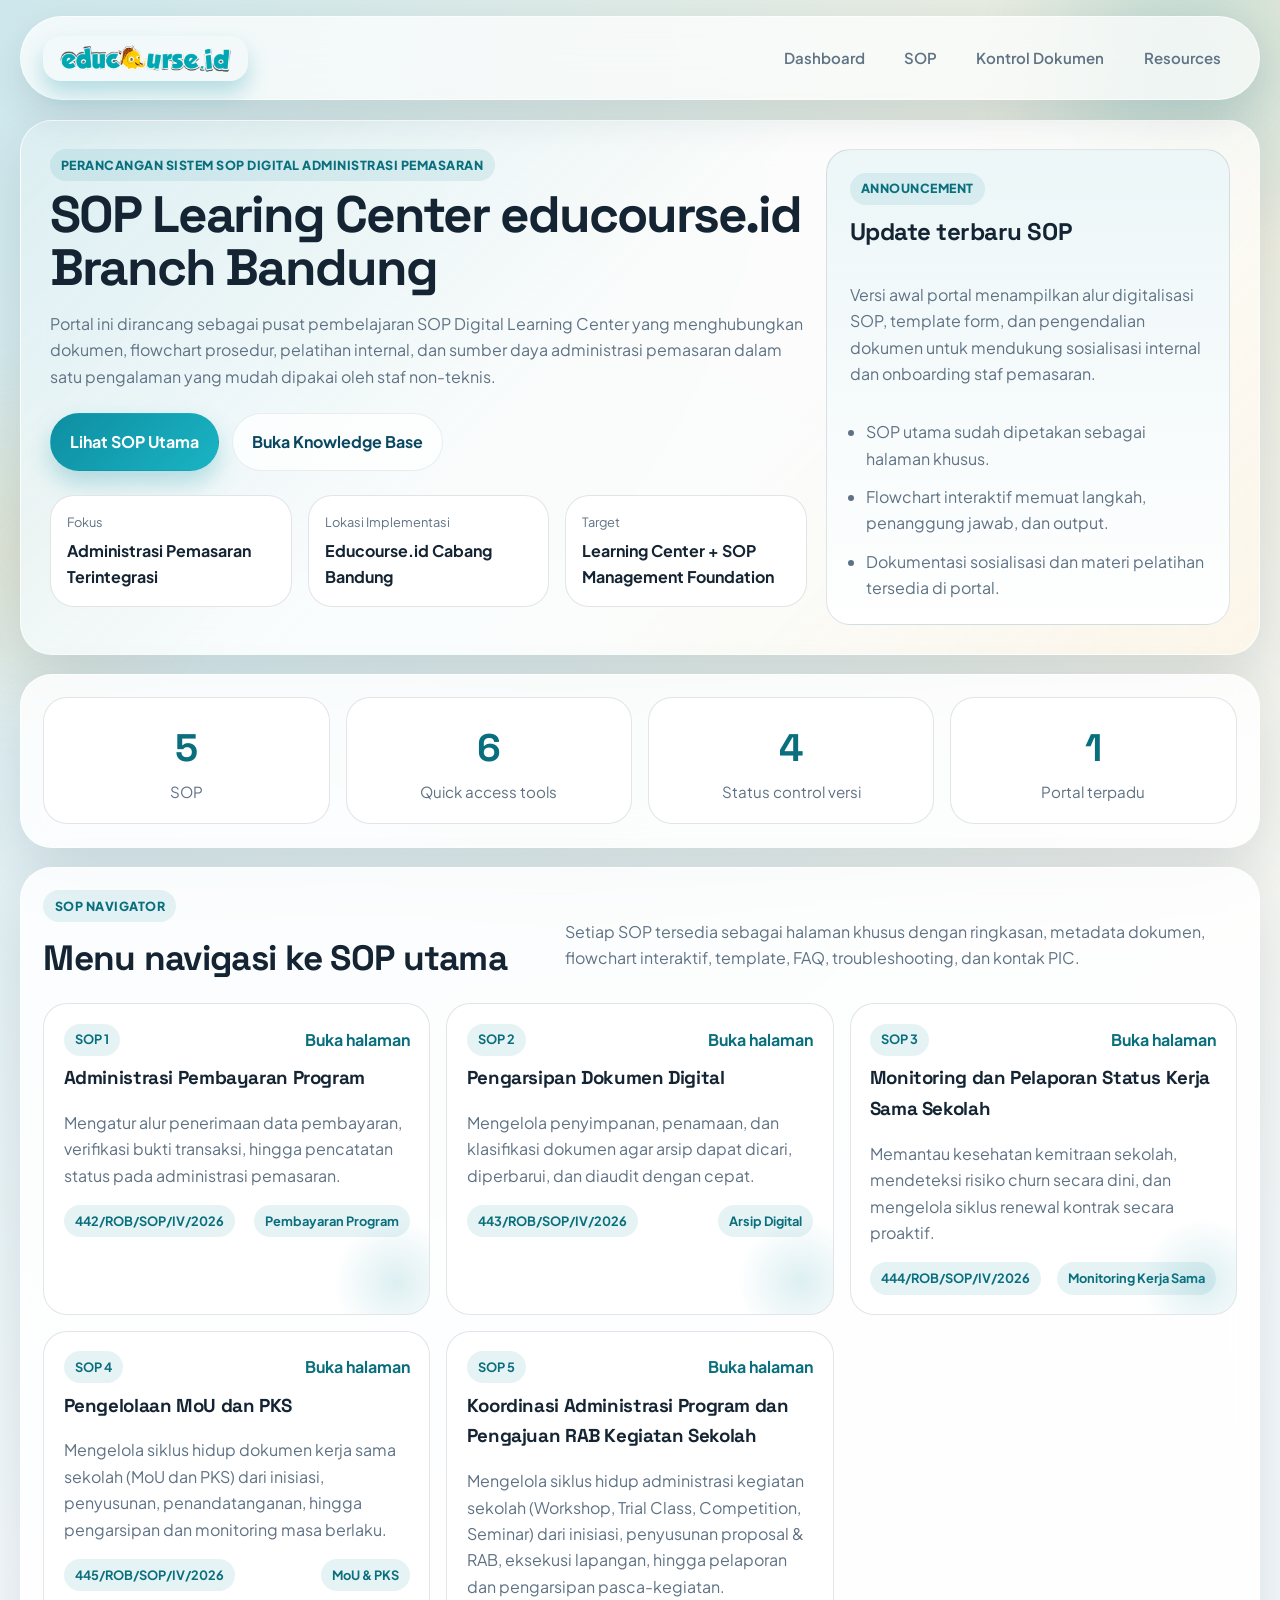
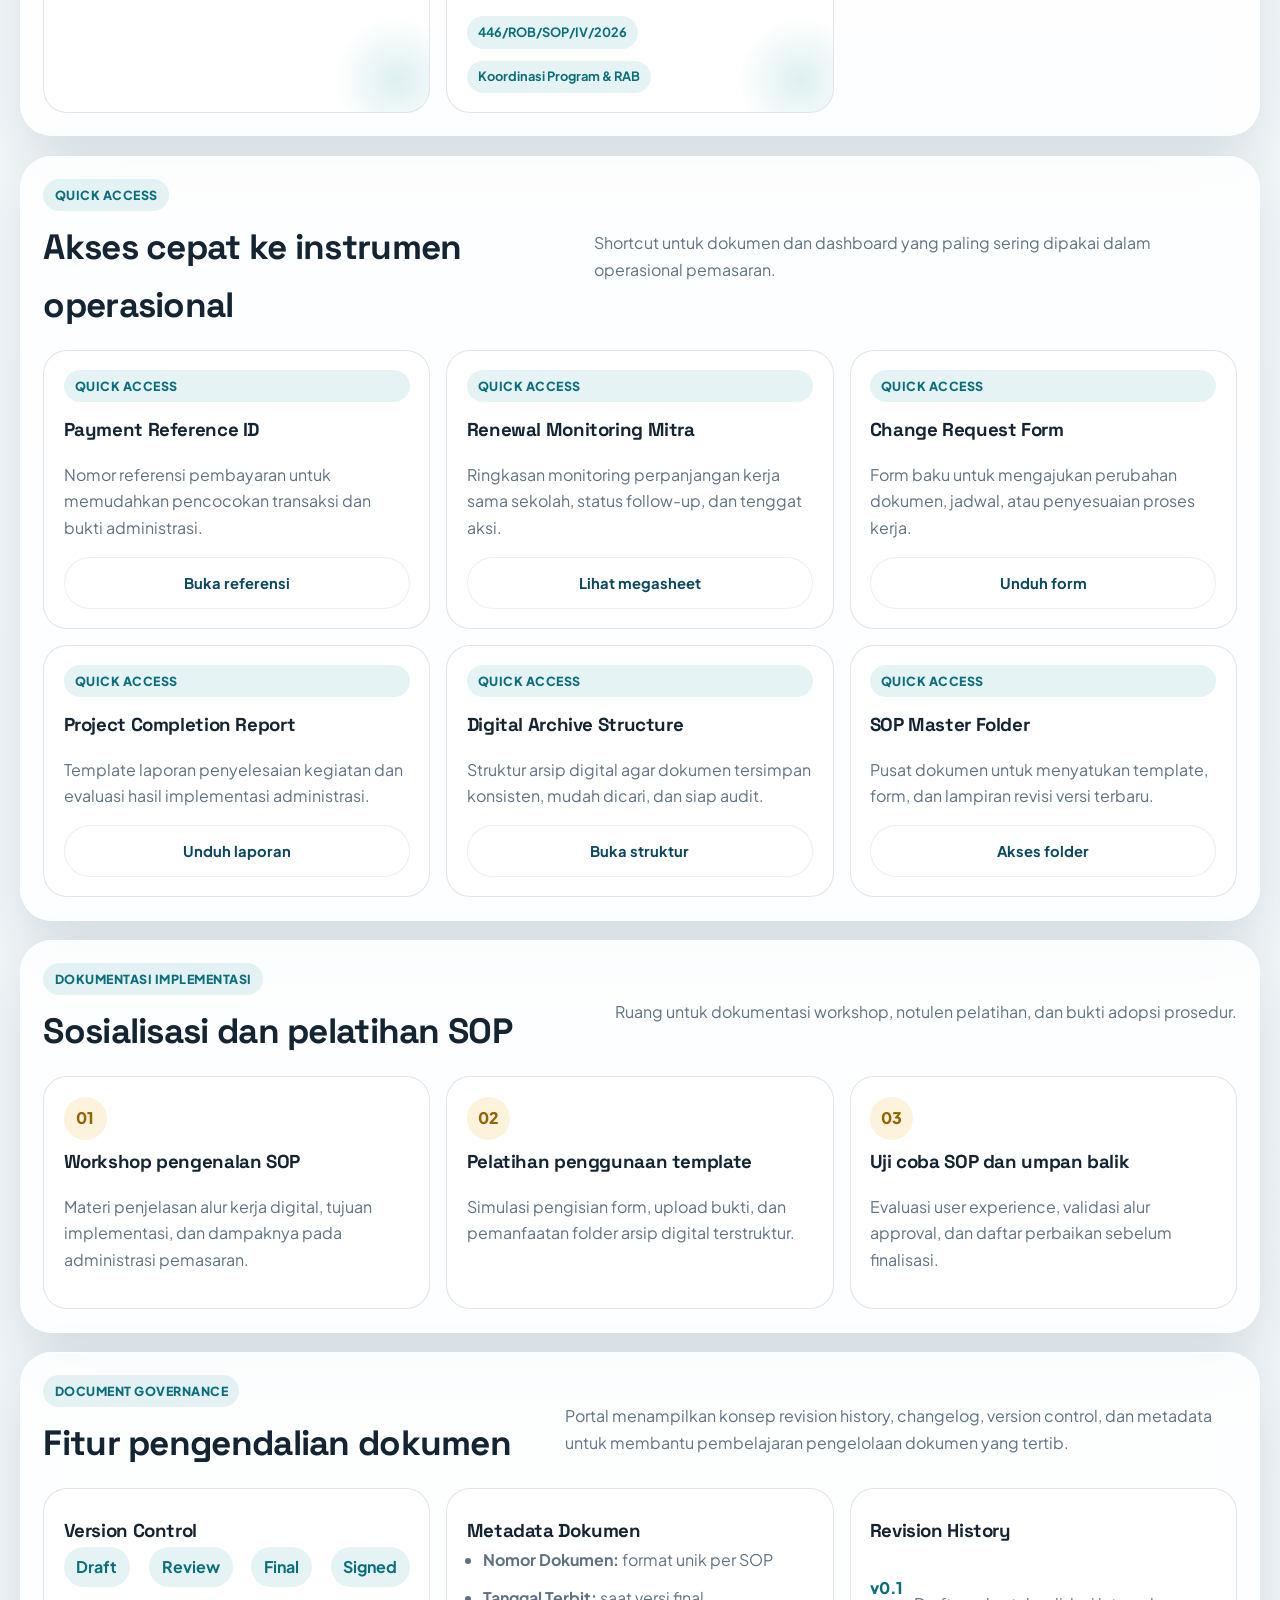
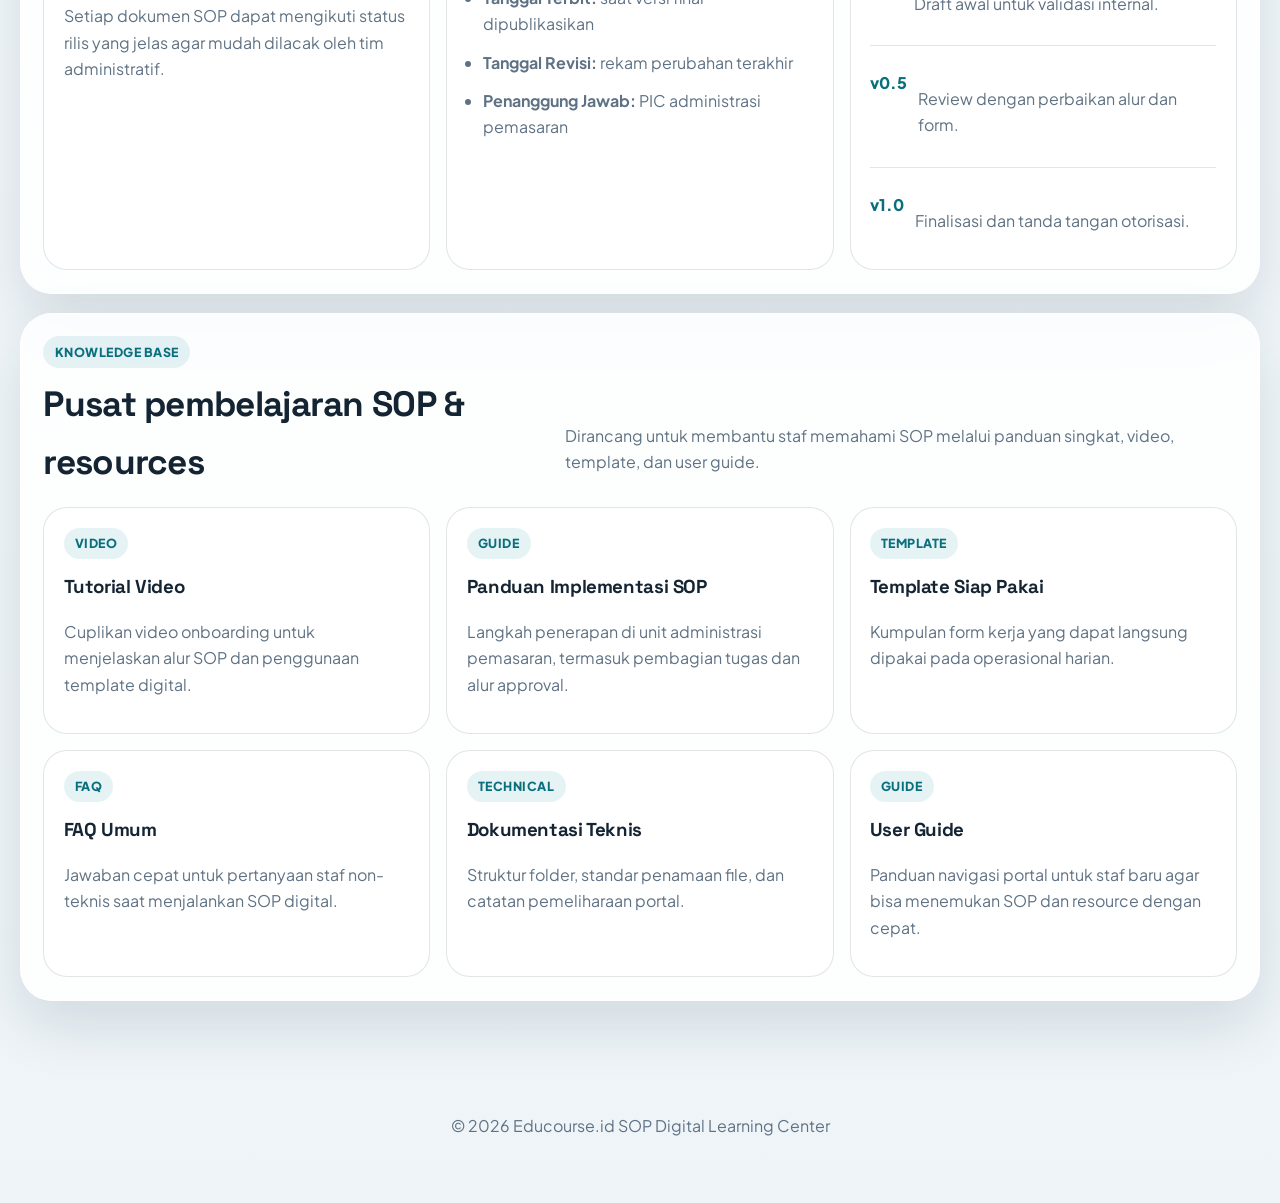
==== index.html @ b4b7c5a9 "initial commit" ====
<!doctype html>
<html lang="id">
  <head>
    <meta charset="UTF-8" />
    <meta name="viewport" content="width=device-width, initial-scale=1.0" />
    <title>Educourse.id | SOP Digital Learning Center</title>
    <meta
      name="description"
      content="Portal SOP Digital Administrasi Pemasaran terintegrasi untuk Educourse.id Cabang Bandung."
    />
<head>
  <meta charset="UTF-8" />
  <meta name="viewport" content="width=device-width, initial-scale=1.0" />
  <title>Educourse.id | SOP Digital Learning Center</title>
  <meta
    name="description"
    content="Portal SOP Digital Administrasi Pemasaran terintegrasi untuk Educourse.id Cabang Bandung."
  />

  <link rel="icon" type="image/png" href="img/icon1.png">
  <link rel="icon" type="image/png" sizes="32x32" href="img/icon1.png">
  <link rel="icon" type="image/png" sizes="16x16" href="img/icon1.png">
  <link rel="apple-touch-icon" sizes="180x180" href="img/icon1.png">

  <link rel="stylesheet" href="style.css" />
  <link rel="preconnect" href="https://fonts.googleapis.com" />
  <link rel="preconnect" href="https://fonts.gstatic.com" crossorigin />
  <link
    href="https://fonts.googleapis.com/css2?family=Plus+Jakarta+Sans:wght@400;500;600;700;800&family=Space+Grotesk:wght@500;700&display=swap"
    rel="stylesheet"
  />
</head>
    <link rel="stylesheet" href="style.css" />
    <link rel="preconnect" href="https://fonts.googleapis.com" />
    <link rel="preconnect" href="https://fonts.gstatic.com" crossorigin />
    <link
      href="https://fonts.googleapis.com/css2?family=Plus+Jakarta+Sans:wght@400;500;600;700;800&family=Space+Grotesk:wght@500;700&display=swap"
      rel="stylesheet"
    />
  </head>
  <body>
    <div class="bg-orb bg-orb-1"></div>
    <div class="bg-orb bg-orb-2"></div>

    <header class="topbar">
      <a
        class="brand"
        href="#dashboard"
        aria-label="Educourse.id SOP Digital Learning Center"
      >
        <img class="brand-mark" src="img\High_Res_Trans_Logo_Educourse.id-removebg-preview (1).png" alt="Educourse.id">
        <span>

      </a>

      <button
        class="menu-button"
        id="menuButton"
        type="button"
        aria-label="Buka navigasi"
      >
        <span></span>
        <span></span>
        <span></span>
      </button>

      <nav class="nav" id="mainNav">
        <a href="#dashboard">Dashboard</a>
        <a href="#sop-catalog">SOP</a>
        <a href="#document-control">Kontrol Dokumen</a>
        <a href="#knowledge-base">Resources</a>
      </nav>
    </header>

    <main id="app" class="app-shell">
      <section id="dashboard" class="panel hero-panel">
        <div class="hero-copy">
          <div class="eyebrow">
            Perancangan Sistem SOP Digital Administrasi Pemasaran
          </div>
          <h1>SOP Learing Center educourse.id Branch Bandung</h1>
          <p>
            Portal ini dirancang sebagai pusat pembelajaran SOP Digital Learning
            Center yang menghubungkan dokumen, flowchart prosedur, pelatihan
            internal, dan sumber daya administrasi pemasaran dalam satu
            pengalaman yang mudah dipakai oleh staf non-teknis.
          </p>

          <div class="hero-actions">
            <a class="button primary" href="#sop-catalog">Lihat SOP Utama</a>
            <a class="button secondary" href="#knowledge-base"
              >Buka Knowledge Base</a
            >
          </div>

          <div class="hero-meta">
            <div>
              <span>Fokus</span>
              <strong>Administrasi Pemasaran Terintegrasi</strong>
            </div>
            <div>
              <span>Lokasi Implementasi</span>
              <strong>Educourse.id Cabang Bandung</strong>
            </div>
            <div>
              <span>Target</span>
              <strong>Learning Center + SOP Management Foundation</strong>
            </div>
          </div>
        </div>

        <aside class="hero-card spotlight-card">
          <div class="card-heading">
            <span class="card-kicker">Announcement</span>
            <h2>Update terbaru SOP</h2>
          </div>
          <p>
            Versi awal portal menampilkan alur digitalisasi SOP, template form,
            dan pengendalian dokumen untuk mendukung sosialisasi internal dan
            onboarding staf pemasaran.
          </p>
          <ul class="check-list">
            <li>SOP utama sudah dipetakan sebagai halaman khusus.</li>
            <li>
              Flowchart interaktif memuat langkah, penanggung jawab, dan output.
            </li>
            <li>
              Dokumentasi sosialisasi dan materi pelatihan tersedia di portal.
            </li>
          </ul>
        </aside>
      </section>

      <section
        class="panel stats-panel"
        aria-label="Statistik implementasi SOP"
      >
        <article>
          <strong>5</strong>
          <span>SOP</span>
        </article>
        <article>
          <strong>6</strong>
          <span>Quick access tools</span>
        </article>
        <article>
          <strong>4</strong>
          <span>Status control versi</span>
        </article>
        <article>
          <strong>1</strong>
          <span>Portal terpadu</span>
        </article>
      </section>

      <section id="sop-catalog" class="panel section-block">
        <div class="section-head">
          <div>
            <span class="section-label">SOP Navigator</span>
            <h2>Menu navigasi ke SOP utama</h2>
          </div>
          <p>
            Setiap SOP tersedia sebagai halaman khusus dengan ringkasan,
            metadata dokumen, flowchart interaktif, template, FAQ,
            troubleshooting, dan kontak PIC.
          </p>
        </div>
        <div id="sopCatalog" class="catalog-grid"></div>
      </section>

      <section class="panel quick-access-panel">
        <div class="section-head compact">
          <div>
            <span class="section-label">Quick Access</span>
            <h2>Akses cepat ke instrumen operasional</h2>
          </div>
          <p>
            Shortcut untuk dokumen dan dashboard yang paling sering dipakai
            dalam operasional pemasaran.
          </p>
        </div>
        <div id="quickAccessGrid" class="resource-grid"></div>
      </section>

      <section class="panel documentation-panel">
        <div class="section-head compact">
          <div>
            <span class="section-label">Dokumentasi Implementasi</span>
            <h2>Sosialisasi dan pelatihan SOP</h2>
          </div>
          <p>
            Ruang untuk dokumentasi workshop, notulen pelatihan, dan bukti
            adopsi prosedur.
          </p>
        </div>
        <div class="timeline-grid">
          <article class="timeline-card">
            <span>01</span>
            <h3>Workshop pengenalan SOP</h3>
            <p>
              Materi penjelasan alur kerja digital, tujuan implementasi, dan
              dampaknya pada administrasi pemasaran.
            </p>
          </article>
          <article class="timeline-card">
            <span>02</span>
            <h3>Pelatihan penggunaan template</h3>
            <p>
              Simulasi pengisian form, upload bukti, dan pemanfaatan folder
              arsip digital terstruktur.
            </p>
          </article>
          <article class="timeline-card">
            <span>03</span>
            <h3>Uji coba SOP dan umpan balik</h3>
            <p>
              Evaluasi user experience, validasi alur approval, dan daftar
              perbaikan sebelum finalisasi.
            </p>
          </article>
        </div>
      </section>

      <section id="document-control" class="panel section-block">
        <div class="section-head">
          <div>
            <span class="section-label">Document Governance</span>
            <h2>Fitur pengendalian dokumen</h2>
          </div>
          <p>
            Portal menampilkan konsep revision history, changelog, version
            control, dan metadata untuk membantu pembelajaran pengelolaan
            dokumen yang tertib.
          </p>
        </div>
        <div class="governance-grid">
          <article class="governance-card">
            <h3>Version Control</h3>
            <div class="status-tags">
              <span>Draft</span>
              <span>Review</span>
              <span>Final</span>
              <span>Signed</span>
            </div>
            <p>
              Setiap dokumen SOP dapat mengikuti status rilis yang jelas agar
              mudah dilacak oleh tim administratif.
            </p>
          </article>
          <article class="governance-card">
            <h3>Metadata Dokumen</h3>
            <ul class="info-list">
              <li><strong>Nomor Dokumen:</strong> format unik per SOP</li>
              <li>
                <strong>Tanggal Terbit:</strong> saat versi final dipublikasikan
              </li>
              <li><strong>Tanggal Revisi:</strong> rekam perubahan terakhir</li>
              <li>
                <strong>Penanggung Jawab:</strong> PIC administrasi pemasaran
              </li>
            </ul>
          </article>
          <article class="governance-card">
            <h3>Revision History</h3>
            <div class="mini-timeline">
              <div>
                <span>v0.1</span>
                <p>Draft awal untuk validasi internal.</p>
              </div>
              <div>
                <span>v0.5</span>
                <p>Review dengan perbaikan alur dan form.</p>
              </div>
              <div>
                <span>v1.0</span>
                <p>Finalisasi dan tanda tangan otorisasi.</p>
              </div>
            </div>
          </article>
        </div>
      </section>

      <section id="knowledge-base" class="panel section-block">
        <div class="section-head">
          <div>
            <span class="section-label">Knowledge Base</span>
            <h2>Pusat pembelajaran SOP & resources</h2>
          </div>
          <p>
            Dirancang untuk membantu staf memahami SOP melalui panduan singkat,
            video, template, dan user guide.
          </p>
        </div>
        <div id="resourceGrid" class="resource-grid large"></div>
      </section>
    </main>

    <footer class="footer">
      <p>© 2026 Educourse.id SOP Digital Learning Center</p>
    </footer>

    <script src="script.js"></script>
  </body>
</html>
---- style.css ----
:root {
  --bg: #eef4f8;
  --surface: rgba(255, 255, 255, 0.84);
  --surface-strong: #ffffff;
  --surface-soft: rgba(13, 44, 61, 0.06);
  --line: rgba(17, 38, 58, 0.12);
  --text: #142433;
  --muted: #5f7284;
  --primary: #0e8ea1;
  --primary-dark: #0a6f7d;
  --accent: #f2b441;
  --accent-2: #0a4760;
  --shadow: 0 24px 60px rgba(12, 29, 41, 0.12);
  --radius-xl: 32px;
  --radius-lg: 24px;
  --radius-md: 18px;
  --radius-sm: 14px;
}

* {
  box-sizing: border-box;
}

html {
  scroll-behavior: smooth;
}

body {
  margin: 0;
  font-family: "Plus Jakarta Sans", sans-serif;
  background:
    radial-gradient(
      circle at top left,
      rgba(14, 142, 161, 0.18),
      transparent 34%
    ),
    radial-gradient(
      circle at top right,
      rgba(242, 180, 65, 0.16),
      transparent 28%
    ),
    linear-gradient(180deg, #f7fbfd 0%, var(--bg) 100%);
  color: var(--text);
  line-height: 1.65;
  min-height: 100vh;
}

img,
iframe {
  max-width: 100%;
}

a {
  color: inherit;
  text-decoration: none;
}

button,
a {
  -webkit-tap-highlight-color: transparent;
}

.bg-orb {
  position: fixed;
  inset: auto;
  width: 24rem;
  height: 24rem;
  border-radius: 50%;
  filter: blur(26px);
  opacity: 0.32;
  pointer-events: none;
  z-index: 0;
}

.bg-orb-1 {
  top: -8rem;
  right: -6rem;
  background: radial-gradient(circle, rgba(14, 142, 161, 0.7), transparent 70%);
}

.bg-orb-2 {
  bottom: 10rem;
  left: -10rem;
  background: radial-gradient(
    circle,
    rgba(242, 180, 65, 0.56),
    transparent 72%
  );
}

.topbar {
  position: sticky;
  top: 0;
  z-index: 30;
  display: flex;
  align-items: center;
  justify-content: space-between;
  gap: 1rem;
  padding: 1rem 1.4rem;
  margin: 1rem auto 0;
  width: min(1240px, calc(100% - 2rem));
  border: 1px solid rgba(255, 255, 255, 0.6);
  border-radius: 999px;
  background: rgba(255, 255, 255, 0.72);
  backdrop-filter: blur(20px);
  box-shadow: 0 16px 40px rgba(14, 38, 57, 0.1);
}

.page-topbar {
  border-radius: 28px;
}

.nav-pages {
  flex-wrap: wrap;
  justify-content: flex-end;
}

.brand {
  display: flex;
  align-items: center;
  gap: 0.8rem;
  min-width: 0;
}

.brand strong,
.brand small {
  display: block;
}

.brand strong {
  font-family: "Space Grotesk", sans-serif;
  letter-spacing: 0.02em;
}

.brand small {
  color: var(--muted);
  font-size: 0.8rem;
}

.brand-mark {
  width: 12.8rem;
  height: 2.8rem;
  border-radius: 18px;
  object-fit: contain;
  padding: 4px;
  box-shadow: 0 12px 22px rgba(14, 142, 161, 0.28);
}

.nav {
  display: flex;
  align-items: center;
  gap: 0.45rem;
  flex-wrap: wrap;
}

.nav a {
  padding: 0.8rem 1rem;
  border-radius: 999px;
  color: var(--muted);
  font-size: 0.94rem;
  font-weight: 600;
  transition:
    transform 0.2s ease,
    background-color 0.2s ease,
    color 0.2s ease;
}

.nav a:hover,
.nav a:focus-visible {
  color: var(--accent-2);
  background: rgba(14, 142, 161, 0.12);
  transform: translateY(-1px);
}

.menu-button {
  display: none;
  align-items: center;
  justify-content: center;
  flex-direction: column;
  gap: 4px;
  width: 3rem;
  height: 3rem;
  border: 0;
  border-radius: 50%;
  background: rgba(14, 142, 161, 0.1);
}

.menu-button span {
  display: block;
  width: 1.1rem;
  height: 2px;
  border-radius: 999px;
  background: var(--accent-2);
  transition:
    transform 0.2s ease,
    opacity 0.2s ease;
}

.menu-button.active span:nth-child(1) {
  transform: translateY(6px) rotate(45deg);
}

.menu-button.active span:nth-child(2) {
  opacity: 0;
}

.menu-button.active span:nth-child(3) {
  transform: translateY(-6px) rotate(-45deg);
}

.app-shell {
  position: relative;
  z-index: 1;
  width: min(1240px, calc(100% - 2rem));
  margin: 1.2rem auto 0;
  padding-bottom: 4rem;
}

.panel {
  margin-top: 1.2rem;
  padding: 1.4rem;
  border: 1px solid rgba(255, 255, 255, 0.74);
  border-radius: var(--radius-xl);
  background: var(--surface);
  backdrop-filter: blur(18px);
  box-shadow: var(--shadow);
}

.hero-panel {
  display: grid;
  grid-template-columns: minmax(0, 1.5fr) minmax(320px, 0.8fr);
  gap: 1.2rem;
  padding: 1.8rem;
  background:
    linear-gradient(135deg, rgba(14, 142, 161, 0.12), transparent 45%),
    linear-gradient(315deg, rgba(242, 180, 65, 0.1), transparent 40%),
    var(--surface);
}

.hero-copy h1 {
  margin: 0.4rem 0 1rem;
  font-family: "Space Grotesk", sans-serif;
  font-size: clamp(2rem, 4vw, 3.8rem);
  line-height: 1.05;
  letter-spacing: -0.04em;
}

.hero-copy p,
.section-head p,
.catalog-card p,
.resource-card p,
.timeline-card p,
.governance-card p,
.sop-copy p,
.flow-activity,
.info-panel p,
.spotlight-card p {
  color: var(--muted);
}

.eyebrow,
.section-label,
.resource-tag,
.card-kicker,
.flow-step-index {
  display: inline-flex;
  align-items: center;
  gap: 0.35rem;
  padding: 0.35rem 0.7rem;
  border-radius: 999px;
  background: rgba(14, 142, 161, 0.1);
  color: var(--primary-dark);
  font-size: 0.78rem;
  font-weight: 800;
  letter-spacing: 0.04em;
  text-transform: uppercase;
}

.hero-actions,
.template-actions,
.flow-actions {
  display: flex;
  flex-wrap: wrap;
  gap: 0.8rem;
  margin-top: 1.4rem;
}

.button {
  display: inline-flex;
  align-items: center;
  justify-content: center;
  gap: 0.45rem;
  padding: 0.95rem 1.2rem;
  border: 1px solid transparent;
  border-radius: 999px;
  font-weight: 700;
  transition:
    transform 0.2s ease,
    box-shadow 0.2s ease,
    background-color 0.2s ease,
    color 0.2s ease;
  cursor: pointer;
}

.button.primary {
  background: linear-gradient(135deg, var(--primary), #1ab4c4);
  color: #fff;
  box-shadow: 0 12px 24px rgba(14, 142, 161, 0.28);
}

.button.secondary,
.button.ghost {
  background: rgba(255, 255, 255, 0.72);
  color: var(--accent-2);
  border-color: rgba(14, 38, 57, 0.08);
}

.button.small {
  padding: 0.8rem 1rem;
  font-size: 0.92rem;
}

.button:hover,
.button:focus-visible {
  transform: translateY(-2px);
}

.hero-meta,
.metadata-strip,
.stats-panel,
.governance-grid,
.timeline-grid,
.catalog-grid,
.resource-grid,
.sop-layout,
.sop-bottom-grid,
.list-grid {
  display: grid;
  gap: 1rem;
}

.hero-meta {
  grid-template-columns: repeat(3, minmax(0, 1fr));
  margin-top: 1.5rem;
}

.hero-meta div,
.stats-panel article,
.timeline-card,
.governance-card,
.resource-card,
.catalog-card,
.spotlight-card,
.info-panel,
.sop-copy,
.flowchart-card {
  border: 1px solid var(--line);
  border-radius: var(--radius-lg);
  background: var(--surface-strong);
}

.hero-meta div {
  padding: 1rem;
}

.hero-meta span,
.metadata-strip span {
  display: block;
  color: var(--muted);
  font-size: 0.8rem;
  margin-bottom: 0.25rem;
}

.hero-meta strong,
.metadata-strip strong,
.page-badge {
  font-weight: 700;
}

.spotlight-card {
  padding: 1.4rem;
  align-self: stretch;
  display: flex;
  flex-direction: column;
  justify-content: center;
  background:
    linear-gradient(
      180deg,
      rgba(14, 142, 161, 0.08),
      rgba(255, 255, 255, 0.92)
    ),
    var(--surface-strong);
}

.card-heading {
  margin-bottom: 0.9rem;
}

.card-heading h2,
.card-heading h3,
.section-head h2,
.page-header h2,
.catalog-card h3,
.resource-card h3,
.timeline-card h3,
.governance-card h3,
.sop-copy h4,
.flow-detail-head h4 {
  margin: 0.45rem 0 0;
  font-family: "Space Grotesk", sans-serif;
  letter-spacing: -0.02em;
}

.check-list,
.bullet-list,
.info-list,
.mini-timeline,
.faq-list,
.flowchart-nodes {
  display: grid;
  gap: 0.75rem;
}

.check-list,
.bullet-list,
.info-list {
  margin: 1rem 0 0;
  padding-left: 1rem;
}

.check-list li,
.bullet-list li,
.info-list li {
  color: var(--muted);
}

.stats-panel {
  grid-template-columns: repeat(4, minmax(0, 1fr));
}

.stats-panel article {
  padding: 1.1rem;
  text-align: center;
}

.stats-panel strong {
  display: block;
  font-family: "Space Grotesk", sans-serif;
  font-size: clamp(1.8rem, 3vw, 2.4rem);
  color: var(--primary-dark);
}

.stats-panel span {
  color: var(--muted);
  font-size: 0.95rem;
}

.section-block,
.quick-access-panel,
.documentation-panel {
  padding: 1.4rem;
}

.section-head {
  display: flex;
  justify-content: space-between;
  gap: 1rem;
  align-items: end;
  margin-bottom: 1rem;
}

.section-head.compact {
  align-items: center;
}

.section-head h2 {
  font-size: clamp(1.5rem, 2.8vw, 2.2rem);
}

.section-head p {
  max-width: 42rem;
}

.catalog-grid,
.resource-grid,
.timeline-grid,
.governance-grid {
  grid-template-columns: repeat(3, minmax(0, 1fr));
}

.resource-grid.large {
  grid-template-columns: repeat(3, minmax(0, 1fr));
}

.catalog-card,
.resource-card,
.timeline-card,
.governance-card {
  padding: 1.2rem;
}

.catalog-card {
  position: relative;
  overflow: hidden;
  min-height: 190px;
}

.catalog-card::after {
  content: "";
  position: absolute;
  inset: auto -2rem -2rem auto;
  width: 8rem;
  height: 8rem;
  border-radius: 50%;
  background: radial-gradient(
    circle,
    rgba(14, 142, 161, 0.14),
    transparent 70%
  );
}

.catalog-head,
.catalog-foot,
.page-header,
.metadata-strip article,
.flow-detail-head,
.support-box,
.status-tags,
.flow-actions {
  display: flex;
  gap: 0.75rem;
  flex-wrap: wrap;
  align-items: center;
  justify-content: space-between;
}

.catalog-head span,
.catalog-foot span,
.page-badge {
  padding: 0.35rem 0.7rem;
  border-radius: 999px;
  background: rgba(14, 142, 161, 0.1);
  color: var(--primary-dark);
  font-size: 0.8rem;
  font-weight: 700;
}

.catalog-link {
  color: var(--primary-dark);
  font-weight: 700;
}

.timeline-card span {
  display: inline-flex;
  align-items: center;
  justify-content: center;
  width: 2.7rem;
  height: 2.7rem;
  border-radius: 50%;
  background: rgba(242, 180, 65, 0.18);
  color: #946400;
  font-weight: 800;
}

.status-tags span {
  padding: 0.45rem 0.8rem;
  border-radius: 999px;
  background: rgba(14, 142, 161, 0.1);
  color: var(--primary-dark);
  font-weight: 700;
}

.mini-timeline {
  margin-top: 1rem;
}

.mini-timeline div {
  display: grid;
  grid-template-columns: auto 1fr;
  gap: 0.7rem;
  align-items: start;
  padding: 0.75rem 0;
  border-bottom: 1px solid var(--line);
}

.mini-timeline div:last-child {
  border-bottom: 0;
  padding-bottom: 0;
}

.mini-timeline span {
  font-weight: 800;
  color: var(--primary-dark);
}

.governance-card ul {
  margin: 0;
}

.resource-card {
  position: relative;
  min-height: 180px;
}

.resource-card h3 {
  margin-top: 0.8rem;
}

.quick-card {
  display: flex;
  flex-direction: column;
  justify-content: space-between;
}

.sop-pages {
  display: grid;
  gap: 1.2rem;
}

.sop-page {
  padding: 1.4rem;
}

.page-header {
  align-items: center;
}

.page-header p {
  max-width: 58rem;
}

.metadata-strip {
  grid-template-columns: repeat(4, minmax(0, 1fr));
  margin: 1rem 0;
}

.metadata-strip article {
  padding: 1rem;
  background: rgba(14, 142, 161, 0.05);
  border-radius: var(--radius-md);
}

.sop-layout {
  grid-template-columns: minmax(0, 1fr) minmax(340px, 0.9fr);
}

.breadcrumb-row {
  display: flex;
  align-items: center;
  justify-content: space-between;
  gap: 1rem;
  margin: 1rem 0;
  flex-wrap: wrap;
}

.breadcrumb-links {
  display: flex;
  gap: 0.5rem;
  flex-wrap: wrap;
}

.breadcrumb-chip {
  padding: 0.55rem 0.85rem;
  border-radius: 999px;
  border: 1px solid var(--line);
  background: rgba(255, 255, 255, 0.8);
  color: var(--muted);
  font-weight: 700;
}

.breadcrumb-chip.active {
  color: var(--primary-dark);
  border-color: rgba(14, 142, 161, 0.35);
  background: rgba(14, 142, 161, 0.08);
}

.sop-copy,
.flowchart-card,
.info-panel {
  padding: 1.2rem;
}

.sop-copy h4 {
  margin-top: 1.2rem;
  font-size: 1rem;
}

.list-grid {
  grid-template-columns: repeat(2, minmax(0, 1fr));
  margin-top: 1rem;
}

.support-box {
  margin-top: 1rem;
  padding: 1rem;
  border-radius: var(--radius-md);
  background: rgba(14, 142, 161, 0.06);
  justify-content: flex-start;
}

.support-box span {
  color: var(--muted);
  font-size: 0.88rem;
}

.flowchart-nodes {
  grid-template-columns: repeat(2, minmax(0, 1fr));
  margin-top: 1rem;
}

.flowchart-visual {
  display: grid;
  gap: 0.8rem;
  margin-top: 1rem;
}

.flow-start {
  width: fit-content;
  padding: 0.5rem 0.9rem;
  border-radius: 999px;
  background: rgba(242, 180, 65, 0.18);
  color: #8b5f00;
  font-weight: 800;
}

.flow-line {
  width: 2px;
  height: 18px;
  margin-left: 0.95rem;
  background: linear-gradient(
    180deg,
    rgba(14, 142, 161, 0.55),
    rgba(14, 142, 161, 0)
  );
}

.flow-node-grid {
  display: grid;
  gap: 0.75rem;
  grid-template-columns: repeat(2, minmax(0, 1fr));
}

.flow-step {
  display: grid;
  grid-template-columns: auto 1fr;
  gap: 0.8rem;
  align-items: center;
  padding: 0.95rem;
  border: 1px solid var(--line);
  border-radius: var(--radius-md);
  background: #f9fcfd;
  text-align: left;
  cursor: pointer;
  transition:
    transform 0.2s ease,
    border-color 0.2s ease,
    background-color 0.2s ease,
    box-shadow 0.2s ease;
}

.flow-step span {
  display: grid;
  place-items: center;
  width: 2rem;
  height: 2rem;
  border-radius: 50%;
  background: rgba(14, 142, 161, 0.12);
  color: var(--primary-dark);
  font-weight: 800;
}

.flow-step strong {
  font-size: 0.95rem;
}

.flow-step.active {
  border-color: rgba(14, 142, 161, 0.45);
  background: linear-gradient(
    180deg,
    rgba(14, 142, 161, 0.14),
    rgba(255, 255, 255, 0.98)
  );
  box-shadow: 0 12px 24px rgba(14, 142, 161, 0.12);
}

.flow-step:hover,
.flow-step:focus-visible {
  transform: translateY(-1px);
}

.flowchart-detail {
  margin-top: 1rem;
  padding: 1rem;
  border-radius: var(--radius-md);
  background: linear-gradient(
    180deg,
    rgba(14, 142, 161, 0.08),
    rgba(255, 255, 255, 0.96)
  );
}

.decision-box {
  margin-top: 1rem;
  padding: 1rem;
  border-radius: var(--radius-md);
  background: rgba(10, 71, 96, 0.05);
  border: 1px solid rgba(10, 71, 96, 0.12);
}

.decision-box h5 {
  margin: 0.8rem 0 0.4rem;
  font-size: 1rem;
}

.decision-actions {
  display: flex;
  gap: 0.7rem;
  flex-wrap: wrap;
  margin-top: 1rem;
}

.decision-output {
  display: grid;
  gap: 0.75rem;
  grid-template-columns: repeat(2, minmax(0, 1fr));
  margin-top: 1rem;
}

.decision-output div {
  padding: 0.85rem;
  border-radius: var(--radius-sm);
  background: rgba(255, 255, 255, 0.92);
  border: 1px solid var(--line);
}

.decision-output div.selected {
  border-color: rgba(14, 142, 161, 0.45);
  background: rgba(14, 142, 161, 0.1);
}

.decision-output strong {
  display: block;
  margin-bottom: 0.35rem;
}

.flow-activity {
  margin: 0.8rem 0 1rem;
}

.detail-matrix {
  display: grid;
  gap: 0.75rem;
  margin: 0;
}

.detail-matrix div {
  padding: 0.85rem;
  border-radius: var(--radius-sm);
  background: rgba(255, 255, 255, 0.92);
  border: 1px solid var(--line);
}

.detail-matrix dt {
  margin-bottom: 0.25rem;
  color: var(--muted);
  font-size: 0.82rem;
  font-weight: 700;
}

.detail-matrix dd {
  margin: 0;
  font-weight: 700;
}

.faq-list details {
  padding: 0.9rem 0;
  border-bottom: 1px solid var(--line);
}

.faq-list details:last-child {
  border-bottom: 0;
}

.faq-list summary {
  cursor: pointer;
  font-weight: 700;
  list-style: none;
}

.faq-list summary::-webkit-details-marker {
  display: none;
}

.faq-list p {
  margin-bottom: 0;
  padding-top: 0.6rem;
}

.preview-panel iframe {
  width: 100%;
  min-height: 480px;
  margin-top: 1rem;
  border: 1px solid var(--line);
  border-radius: var(--radius-md);
  background: #fff;
}

.footer {
  width: min(1240px, calc(100% - 2rem));
  margin: 1rem auto 2rem;
  padding: 1rem 1.2rem;
  text-align: center;
  color: var(--muted);
}

.button:focus-visible,
.nav a:focus-visible,
.flow-step:focus-visible,
summary:focus-visible,
button:focus-visible {
  outline: 3px solid rgba(242, 180, 65, 0.35);
  outline-offset: 2px;
}

@media (max-width: 1100px) {
  .hero-panel,
  .sop-layout,
  .metadata-strip,
  .catalog-grid,
  .resource-grid.large,
  .timeline-grid,
  .governance-grid,
  .stats-panel {
    grid-template-columns: repeat(2, minmax(0, 1fr));
  }

  .flow-node-grid,
  .decision-output {
    grid-template-columns: 1fr;
  }

  .section-head {
    align-items: flex-start;
    flex-direction: column;
  }
}

@media (max-width: 860px) {
  .topbar {
    border-radius: 28px;
  }

  .menu-button {
    display: inline-flex;
  }

  .nav {
    position: absolute;
    top: calc(100% + 0.75rem);
    right: 0;
    width: min(340px, calc(100vw - 2rem));
    padding: 0.7rem;
    display: grid;
    gap: 0.25rem;
    border: 1px solid var(--line);
    border-radius: var(--radius-lg);
    background: rgba(255, 255, 255, 0.96);
    box-shadow: var(--shadow);
    opacity: 0;
    transform: translateY(-8px);
    pointer-events: none;
    transition:
      opacity 0.2s ease,
      transform 0.2s ease;
  }

  .nav.open {
    opacity: 1;
    transform: translateY(0);
    pointer-events: auto;
  }

  .nav a {
    width: 100%;
  }

  .hero-panel,
  .stats-panel,
  .metadata-strip,
  .catalog-grid,
  .resource-grid,
  .resource-grid.large,
  .timeline-grid,
  .governance-grid,
  .list-grid,
  .flowchart-nodes,
  .sop-layout,
  .sop-bottom-grid {
    grid-template-columns: 1fr;
  }

  .hero-meta {
    grid-template-columns: 1fr;
  }

  .topbar,
  .app-shell,
  .footer {
    width: min(100%, calc(100% - 1rem));
  }

  .panel,
  .hero-panel,
  .sop-page {
    padding: 1rem;
  }

  .preview-panel iframe {
    min-height: 360px;
  }
}

@media (max-width: 560px) {
  .topbar {
    padding: 0.85rem 0.9rem;
  }

  .brand small {
    display: none;
  }

  .hero-copy h1 {
    font-size: 2rem;
  }

  .button {
    width: 100%;
  }

  .hero-actions,
  .template-actions,
  .flow-actions,
  .decision-actions {
    flex-direction: column;
  }

  .catalog-card,
  .resource-card,
  .timeline-card,
  .governance-card,
  .sop-copy,
  .flowchart-card,
  .info-panel {
    border-radius: 20px;
  }
}
---- style.css ----
:root {
  --bg: #eef4f8;
  --surface: rgba(255, 255, 255, 0.84);
  --surface-strong: #ffffff;
  --surface-soft: rgba(13, 44, 61, 0.06);
  --line: rgba(17, 38, 58, 0.12);
  --text: #142433;
  --muted: #5f7284;
  --primary: #0e8ea1;
  --primary-dark: #0a6f7d;
  --accent: #f2b441;
  --accent-2: #0a4760;
  --shadow: 0 24px 60px rgba(12, 29, 41, 0.12);
  --radius-xl: 32px;
  --radius-lg: 24px;
  --radius-md: 18px;
  --radius-sm: 14px;
}

* {
  box-sizing: border-box;
}

html {
  scroll-behavior: smooth;
}

body {
  margin: 0;
  font-family: "Plus Jakarta Sans", sans-serif;
  background:
    radial-gradient(
      circle at top left,
      rgba(14, 142, 161, 0.18),
      transparent 34%
    ),
    radial-gradient(
      circle at top right,
      rgba(242, 180, 65, 0.16),
      transparent 28%
    ),
    linear-gradient(180deg, #f7fbfd 0%, var(--bg) 100%);
  color: var(--text);
  line-height: 1.65;
  min-height: 100vh;
}

img,
iframe {
  max-width: 100%;
}

a {
  color: inherit;
  text-decoration: none;
}

button,
a {
  -webkit-tap-highlight-color: transparent;
}

.bg-orb {
  position: fixed;
  inset: auto;
  width: 24rem;
  height: 24rem;
  border-radius: 50%;
  filter: blur(26px);
  opacity: 0.32;
  pointer-events: none;
  z-index: 0;
}

.bg-orb-1 {
  top: -8rem;
  right: -6rem;
  background: radial-gradient(circle, rgba(14, 142, 161, 0.7), transparent 70%);
}

.bg-orb-2 {
  bottom: 10rem;
  left: -10rem;
  background: radial-gradient(
    circle,
    rgba(242, 180, 65, 0.56),
    transparent 72%
  );
}

.topbar {
  position: sticky;
  top: 0;
  z-index: 30;
  display: flex;
  align-items: center;
  justify-content: space-between;
  gap: 1rem;
  padding: 1rem 1.4rem;
  margin: 1rem auto 0;
  width: min(1240px, calc(100% - 2rem));
  border: 1px solid rgba(255, 255, 255, 0.6);
  border-radius: 999px;
  background: rgba(255, 255, 255, 0.72);
  backdrop-filter: blur(20px);
  box-shadow: 0 16px 40px rgba(14, 38, 57, 0.1);
}

.page-topbar {
  border-radius: 28px;
}

.nav-pages {
  flex-wrap: wrap;
  justify-content: flex-end;
}

.brand {
  display: flex;
  align-items: center;
  gap: 0.8rem;
  min-width: 0;
}

.brand strong,
.brand small {
  display: block;
}

.brand strong {
  font-family: "Space Grotesk", sans-serif;
  letter-spacing: 0.02em;
}

.brand small {
  color: var(--muted);
  font-size: 0.8rem;
}

.brand-mark {
  width: 12.8rem;
  height: 2.8rem;
  border-radius: 18px;
  object-fit: contain;
  padding: 4px;
  box-shadow: 0 12px 22px rgba(14, 142, 161, 0.28);
}

.nav {
  display: flex;
  align-items: center;
  gap: 0.45rem;
  flex-wrap: wrap;
}

.nav a {
  padding: 0.8rem 1rem;
  border-radius: 999px;
  color: var(--muted);
  font-size: 0.94rem;
  font-weight: 600;
  transition:
    transform 0.2s ease,
    background-color 0.2s ease,
    color 0.2s ease;
}

.nav a:hover,
.nav a:focus-visible {
  color: var(--accent-2);
  background: rgba(14, 142, 161, 0.12);
  transform: translateY(-1px);
}

.menu-button {
  display: none;
  align-items: center;
  justify-content: center;
  flex-direction: column;
  gap: 4px;
  width: 3rem;
  height: 3rem;
  border: 0;
  border-radius: 50%;
  background: rgba(14, 142, 161, 0.1);
}

.menu-button span {
  display: block;
  width: 1.1rem;
  height: 2px;
  border-radius: 999px;
  background: var(--accent-2);
  transition:
    transform 0.2s ease,
    opacity 0.2s ease;
}

.menu-button.active span:nth-child(1) {
  transform: translateY(6px) rotate(45deg);
}

.menu-button.active span:nth-child(2) {
  opacity: 0;
}

.menu-button.active span:nth-child(3) {
  transform: translateY(-6px) rotate(-45deg);
}

.app-shell {
  position: relative;
  z-index: 1;
  width: min(1240px, calc(100% - 2rem));
  margin: 1.2rem auto 0;
  padding-bottom: 4rem;
}

.panel {
  margin-top: 1.2rem;
  padding: 1.4rem;
  border: 1px solid rgba(255, 255, 255, 0.74);
  border-radius: var(--radius-xl);
  background: var(--surface);
  backdrop-filter: blur(18px);
  box-shadow: var(--shadow);
}

.hero-panel {
  display: grid;
  grid-template-columns: minmax(0, 1.5fr) minmax(320px, 0.8fr);
  gap: 1.2rem;
  padding: 1.8rem;
  background:
    linear-gradient(135deg, rgba(14, 142, 161, 0.12), transparent 45%),
    linear-gradient(315deg, rgba(242, 180, 65, 0.1), transparent 40%),
    var(--surface);
}

.hero-copy h1 {
  margin: 0.4rem 0 1rem;
  font-family: "Space Grotesk", sans-serif;
  font-size: clamp(2rem, 4vw, 3.8rem);
  line-height: 1.05;
  letter-spacing: -0.04em;
}

.hero-copy p,
.section-head p,
.catalog-card p,
.resource-card p,
.timeline-card p,
.governance-card p,
.sop-copy p,
.flow-activity,
.info-panel p,
.spotlight-card p {
  color: var(--muted);
}

.eyebrow,
.section-label,
.resource-tag,
.card-kicker,
.flow-step-index {
  display: inline-flex;
  align-items: center;
  gap: 0.35rem;
  padding: 0.35rem 0.7rem;
  border-radius: 999px;
  background: rgba(14, 142, 161, 0.1);
  color: var(--primary-dark);
  font-size: 0.78rem;
  font-weight: 800;
  letter-spacing: 0.04em;
  text-transform: uppercase;
}

.hero-actions,
.template-actions,
.flow-actions {
  display: flex;
  flex-wrap: wrap;
  gap: 0.8rem;
  margin-top: 1.4rem;
}

.button {
  display: inline-flex;
  align-items: center;
  justify-content: center;
  gap: 0.45rem;
  padding: 0.95rem 1.2rem;
  border: 1px solid transparent;
  border-radius: 999px;
  font-weight: 700;
  transition:
    transform 0.2s ease,
    box-shadow 0.2s ease,
    background-color 0.2s ease,
    color 0.2s ease;
  cursor: pointer;
}

.button.primary {
  background: linear-gradient(135deg, var(--primary), #1ab4c4);
  color: #fff;
  box-shadow: 0 12px 24px rgba(14, 142, 161, 0.28);
}

.button.secondary,
.button.ghost {
  background: rgba(255, 255, 255, 0.72);
  color: var(--accent-2);
  border-color: rgba(14, 38, 57, 0.08);
}

.button.small {
  padding: 0.8rem 1rem;
  font-size: 0.92rem;
}

.button:hover,
.button:focus-visible {
  transform: translateY(-2px);
}

.hero-meta,
.metadata-strip,
.stats-panel,
.governance-grid,
.timeline-grid,
.catalog-grid,
.resource-grid,
.sop-layout,
.sop-bottom-grid,
.list-grid {
  display: grid;
  gap: 1rem;
}

.hero-meta {
  grid-template-columns: repeat(3, minmax(0, 1fr));
  margin-top: 1.5rem;
}

.hero-meta div,
.stats-panel article,
.timeline-card,
.governance-card,
.resource-card,
.catalog-card,
.spotlight-card,
.info-panel,
.sop-copy,
.flowchart-card {
  border: 1px solid var(--line);
  border-radius: var(--radius-lg);
  background: var(--surface-strong);
}

.hero-meta div {
  padding: 1rem;
}

.hero-meta span,
.metadata-strip span {
  display: block;
  color: var(--muted);
  font-size: 0.8rem;
  margin-bottom: 0.25rem;
}

.hero-meta strong,
.metadata-strip strong,
.page-badge {
  font-weight: 700;
}

.spotlight-card {
  padding: 1.4rem;
  align-self: stretch;
  display: flex;
  flex-direction: column;
  justify-content: center;
  background:
    linear-gradient(
      180deg,
      rgba(14, 142, 161, 0.08),
      rgba(255, 255, 255, 0.92)
    ),
    var(--surface-strong);
}

.card-heading {
  margin-bottom: 0.9rem;
}

.card-heading h2,
.card-heading h3,
.section-head h2,
.page-header h2,
.catalog-card h3,
.resource-card h3,
.timeline-card h3,
.governance-card h3,
.sop-copy h4,
.flow-detail-head h4 {
  margin: 0.45rem 0 0;
  font-family: "Space Grotesk", sans-serif;
  letter-spacing: -0.02em;
}

.check-list,
.bullet-list,
.info-list,
.mini-timeline,
.faq-list,
.flowchart-nodes {
  display: grid;
  gap: 0.75rem;
}

.check-list,
.bullet-list,
.info-list {
  margin: 1rem 0 0;
  padding-left: 1rem;
}

.check-list li,
.bullet-list li,
.info-list li {
  color: var(--muted);
}

.stats-panel {
  grid-template-columns: repeat(4, minmax(0, 1fr));
}

.stats-panel article {
  padding: 1.1rem;
  text-align: center;
}

.stats-panel strong {
  display: block;
  font-family: "Space Grotesk", sans-serif;
  font-size: clamp(1.8rem, 3vw, 2.4rem);
  color: var(--primary-dark);
}

.stats-panel span {
  color: var(--muted);
  font-size: 0.95rem;
}

.section-block,
.quick-access-panel,
.documentation-panel {
  padding: 1.4rem;
}

.section-head {
  display: flex;
  justify-content: space-between;
  gap: 1rem;
  align-items: end;
  margin-bottom: 1rem;
}

.section-head.compact {
  align-items: center;
}

.section-head h2 {
  font-size: clamp(1.5rem, 2.8vw, 2.2rem);
}

.section-head p {
  max-width: 42rem;
}

.catalog-grid,
.resource-grid,
.timeline-grid,
.governance-grid {
  grid-template-columns: repeat(3, minmax(0, 1fr));
}

.resource-grid.large {
  grid-template-columns: repeat(3, minmax(0, 1fr));
}

.catalog-card,
.resource-card,
.timeline-card,
.governance-card {
  padding: 1.2rem;
}

.catalog-card {
  position: relative;
  overflow: hidden;
  min-height: 190px;
}

.catalog-card::after {
  content: "";
  position: absolute;
  inset: auto -2rem -2rem auto;
  width: 8rem;
  height: 8rem;
  border-radius: 50%;
  background: radial-gradient(
    circle,
    rgba(14, 142, 161, 0.14),
    transparent 70%
  );
}

.catalog-head,
.catalog-foot,
.page-header,
.metadata-strip article,
.flow-detail-head,
.support-box,
.status-tags,
.flow-actions {
  display: flex;
  gap: 0.75rem;
  flex-wrap: wrap;
  align-items: center;
  justify-content: space-between;
}

.catalog-head span,
.catalog-foot span,
.page-badge {
  padding: 0.35rem 0.7rem;
  border-radius: 999px;
  background: rgba(14, 142, 161, 0.1);
  color: var(--primary-dark);
  font-size: 0.8rem;
  font-weight: 700;
}

.catalog-link {
  color: var(--primary-dark);
  font-weight: 700;
}

.timeline-card span {
  display: inline-flex;
  align-items: center;
  justify-content: center;
  width: 2.7rem;
  height: 2.7rem;
  border-radius: 50%;
  background: rgba(242, 180, 65, 0.18);
  color: #946400;
  font-weight: 800;
}

.status-tags span {
  padding: 0.45rem 0.8rem;
  border-radius: 999px;
  background: rgba(14, 142, 161, 0.1);
  color: var(--primary-dark);
  font-weight: 700;
}

.mini-timeline {
  margin-top: 1rem;
}

.mini-timeline div {
  display: grid;
  grid-template-columns: auto 1fr;
  gap: 0.7rem;
  align-items: start;
  padding: 0.75rem 0;
  border-bottom: 1px solid var(--line);
}

.mini-timeline div:last-child {
  border-bottom: 0;
  padding-bottom: 0;
}

.mini-timeline span {
  font-weight: 800;
  color: var(--primary-dark);
}

.governance-card ul {
  margin: 0;
}

.resource-card {
  position: relative;
  min-height: 180px;
}

.resource-card h3 {
  margin-top: 0.8rem;
}

.quick-card {
  display: flex;
  flex-direction: column;
  justify-content: space-between;
}

.sop-pages {
  display: grid;
  gap: 1.2rem;
}

.sop-page {
  padding: 1.4rem;
}

.page-header {
  align-items: center;
}

.page-header p {
  max-width: 58rem;
}

.metadata-strip {
  grid-template-columns: repeat(4, minmax(0, 1fr));
  margin: 1rem 0;
}

.metadata-strip article {
  padding: 1rem;
  background: rgba(14, 142, 161, 0.05);
  border-radius: var(--radius-md);
}

.sop-layout {
  grid-template-columns: minmax(0, 1fr) minmax(340px, 0.9fr);
}

.breadcrumb-row {
  display: flex;
  align-items: center;
  justify-content: space-between;
  gap: 1rem;
  margin: 1rem 0;
  flex-wrap: wrap;
}

.breadcrumb-links {
  display: flex;
  gap: 0.5rem;
  flex-wrap: wrap;
}

.breadcrumb-chip {
  padding: 0.55rem 0.85rem;
  border-radius: 999px;
  border: 1px solid var(--line);
  background: rgba(255, 255, 255, 0.8);
  color: var(--muted);
  font-weight: 700;
}

.breadcrumb-chip.active {
  color: var(--primary-dark);
  border-color: rgba(14, 142, 161, 0.35);
  background: rgba(14, 142, 161, 0.08);
}

.sop-copy,
.flowchart-card,
.info-panel {
  padding: 1.2rem;
}

.sop-copy h4 {
  margin-top: 1.2rem;
  font-size: 1rem;
}

.list-grid {
  grid-template-columns: repeat(2, minmax(0, 1fr));
  margin-top: 1rem;
}

.support-box {
  margin-top: 1rem;
  padding: 1rem;
  border-radius: var(--radius-md);
  background: rgba(14, 142, 161, 0.06);
  justify-content: flex-start;
}

.support-box span {
  color: var(--muted);
  font-size: 0.88rem;
}

.flowchart-nodes {
  grid-template-columns: repeat(2, minmax(0, 1fr));
  margin-top: 1rem;
}

.flowchart-visual {
  display: grid;
  gap: 0.8rem;
  margin-top: 1rem;
}

.flow-start {
  width: fit-content;
  padding: 0.5rem 0.9rem;
  border-radius: 999px;
  background: rgba(242, 180, 65, 0.18);
  color: #8b5f00;
  font-weight: 800;
}

.flow-line {
  width: 2px;
  height: 18px;
  margin-left: 0.95rem;
  background: linear-gradient(
    180deg,
    rgba(14, 142, 161, 0.55),
    rgba(14, 142, 161, 0)
  );
}

.flow-node-grid {
  display: grid;
  gap: 0.75rem;
  grid-template-columns: repeat(2, minmax(0, 1fr));
}

.flow-step {
  display: grid;
  grid-template-columns: auto 1fr;
  gap: 0.8rem;
  align-items: center;
  padding: 0.95rem;
  border: 1px solid var(--line);
  border-radius: var(--radius-md);
  background: #f9fcfd;
  text-align: left;
  cursor: pointer;
  transition:
    transform 0.2s ease,
    border-color 0.2s ease,
    background-color 0.2s ease,
    box-shadow 0.2s ease;
}

.flow-step span {
  display: grid;
  place-items: center;
  width: 2rem;
  height: 2rem;
  border-radius: 50%;
  background: rgba(14, 142, 161, 0.12);
  color: var(--primary-dark);
  font-weight: 800;
}

.flow-step strong {
  font-size: 0.95rem;
}

.flow-step.active {
  border-color: rgba(14, 142, 161, 0.45);
  background: linear-gradient(
    180deg,
    rgba(14, 142, 161, 0.14),
    rgba(255, 255, 255, 0.98)
  );
  box-shadow: 0 12px 24px rgba(14, 142, 161, 0.12);
}

.flow-step:hover,
.flow-step:focus-visible {
  transform: translateY(-1px);
}

.flowchart-detail {
  margin-top: 1rem;
  padding: 1rem;
  border-radius: var(--radius-md);
  background: linear-gradient(
    180deg,
    rgba(14, 142, 161, 0.08),
    rgba(255, 255, 255, 0.96)
  );
}

.decision-box {
  margin-top: 1rem;
  padding: 1rem;
  border-radius: var(--radius-md);
  background: rgba(10, 71, 96, 0.05);
  border: 1px solid rgba(10, 71, 96, 0.12);
}

.decision-box h5 {
  margin: 0.8rem 0 0.4rem;
  font-size: 1rem;
}

.decision-actions {
  display: flex;
  gap: 0.7rem;
  flex-wrap: wrap;
  margin-top: 1rem;
}

.decision-output {
  display: grid;
  gap: 0.75rem;
  grid-template-columns: repeat(2, minmax(0, 1fr));
  margin-top: 1rem;
}

.decision-output div {
  padding: 0.85rem;
  border-radius: var(--radius-sm);
  background: rgba(255, 255, 255, 0.92);
  border: 1px solid var(--line);
}

.decision-output div.selected {
  border-color: rgba(14, 142, 161, 0.45);
  background: rgba(14, 142, 161, 0.1);
}

.decision-output strong {
  display: block;
  margin-bottom: 0.35rem;
}

.flow-activity {
  margin: 0.8rem 0 1rem;
}

.detail-matrix {
  display: grid;
  gap: 0.75rem;
  margin: 0;
}

.detail-matrix div {
  padding: 0.85rem;
  border-radius: var(--radius-sm);
  background: rgba(255, 255, 255, 0.92);
  border: 1px solid var(--line);
}

.detail-matrix dt {
  margin-bottom: 0.25rem;
  color: var(--muted);
  font-size: 0.82rem;
  font-weight: 700;
}

.detail-matrix dd {
  margin: 0;
  font-weight: 700;
}

.faq-list details {
  padding: 0.9rem 0;
  border-bottom: 1px solid var(--line);
}

.faq-list details:last-child {
  border-bottom: 0;
}

.faq-list summary {
  cursor: pointer;
  font-weight: 700;
  list-style: none;
}

.faq-list summary::-webkit-details-marker {
  display: none;
}

.faq-list p {
  margin-bottom: 0;
  padding-top: 0.6rem;
}

.preview-panel iframe {
  width: 100%;
  min-height: 480px;
  margin-top: 1rem;
  border: 1px solid var(--line);
  border-radius: var(--radius-md);
  background: #fff;
}

.footer {
  width: min(1240px, calc(100% - 2rem));
  margin: 1rem auto 2rem;
  padding: 1rem 1.2rem;
  text-align: center;
  color: var(--muted);
}

.button:focus-visible,
.nav a:focus-visible,
.flow-step:focus-visible,
summary:focus-visible,
button:focus-visible {
  outline: 3px solid rgba(242, 180, 65, 0.35);
  outline-offset: 2px;
}

@media (max-width: 1100px) {
  .hero-panel,
  .sop-layout,
  .metadata-strip,
  .catalog-grid,
  .resource-grid.large,
  .timeline-grid,
  .governance-grid,
  .stats-panel {
    grid-template-columns: repeat(2, minmax(0, 1fr));
  }

  .flow-node-grid,
  .decision-output {
    grid-template-columns: 1fr;
  }

  .section-head {
    align-items: flex-start;
    flex-direction: column;
  }
}

@media (max-width: 860px) {
  .topbar {
    border-radius: 28px;
  }

  .menu-button {
    display: inline-flex;
  }

  .nav {
    position: absolute;
    top: calc(100% + 0.75rem);
    right: 0;
    width: min(340px, calc(100vw - 2rem));
    padding: 0.7rem;
    display: grid;
    gap: 0.25rem;
    border: 1px solid var(--line);
    border-radius: var(--radius-lg);
    background: rgba(255, 255, 255, 0.96);
    box-shadow: var(--shadow);
    opacity: 0;
    transform: translateY(-8px);
    pointer-events: none;
    transition:
      opacity 0.2s ease,
      transform 0.2s ease;
  }

  .nav.open {
    opacity: 1;
    transform: translateY(0);
    pointer-events: auto;
  }

  .nav a {
    width: 100%;
  }

  .hero-panel,
  .stats-panel,
  .metadata-strip,
  .catalog-grid,
  .resource-grid,
  .resource-grid.large,
  .timeline-grid,
  .governance-grid,
  .list-grid,
  .flowchart-nodes,
  .sop-layout,
  .sop-bottom-grid {
    grid-template-columns: 1fr;
  }

  .hero-meta {
    grid-template-columns: 1fr;
  }

  .topbar,
  .app-shell,
  .footer {
    width: min(100%, calc(100% - 1rem));
  }

  .panel,
  .hero-panel,
  .sop-page {
    padding: 1rem;
  }

  .preview-panel iframe {
    min-height: 360px;
  }
}

@media (max-width: 560px) {
  .topbar {
    padding: 0.85rem 0.9rem;
  }

  .brand small {
    display: none;
  }

  .hero-copy h1 {
    font-size: 2rem;
  }

  .button {
    width: 100%;
  }

  .hero-actions,
  .template-actions,
  .flow-actions,
  .decision-actions {
    flex-direction: column;
  }

  .catalog-card,
  .resource-card,
  .timeline-card,
  .governance-card,
  .sop-copy,
  .flowchart-card,
  .info-panel {
    border-radius: 20px;
  }
}
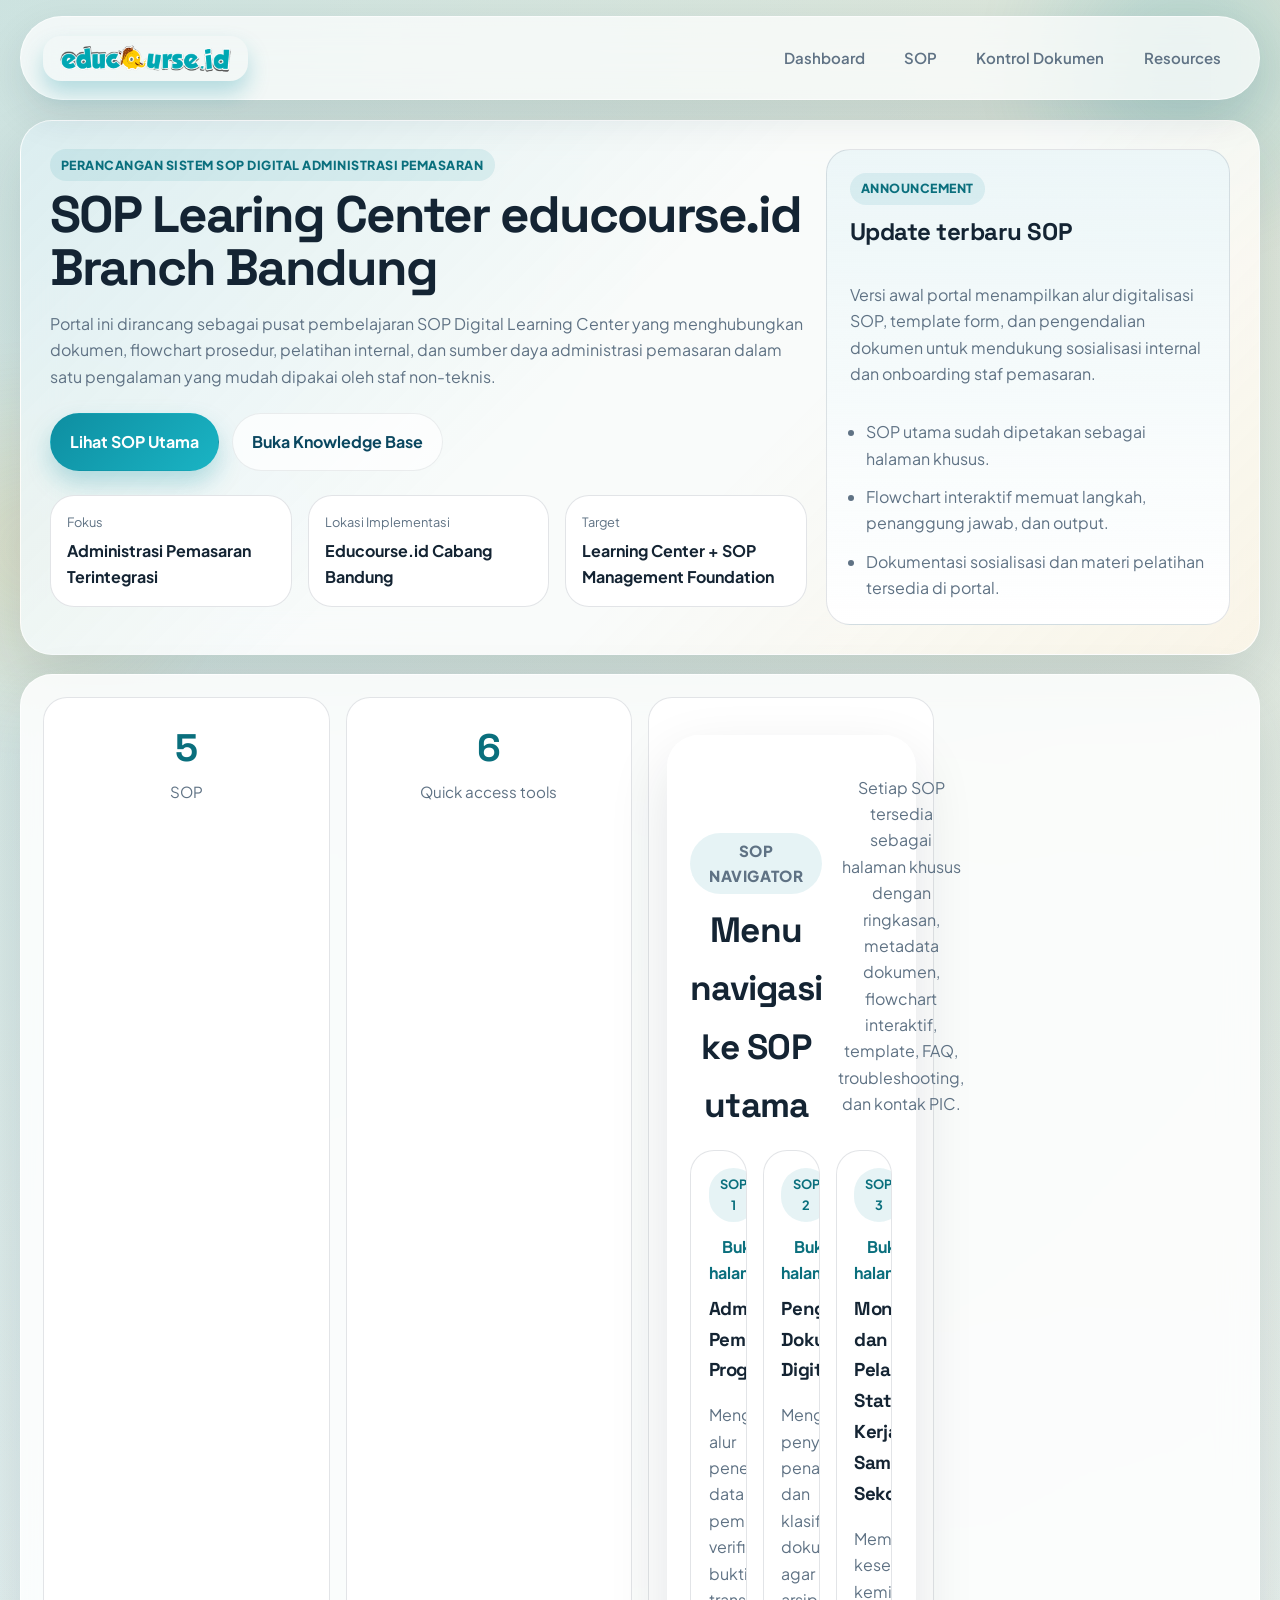
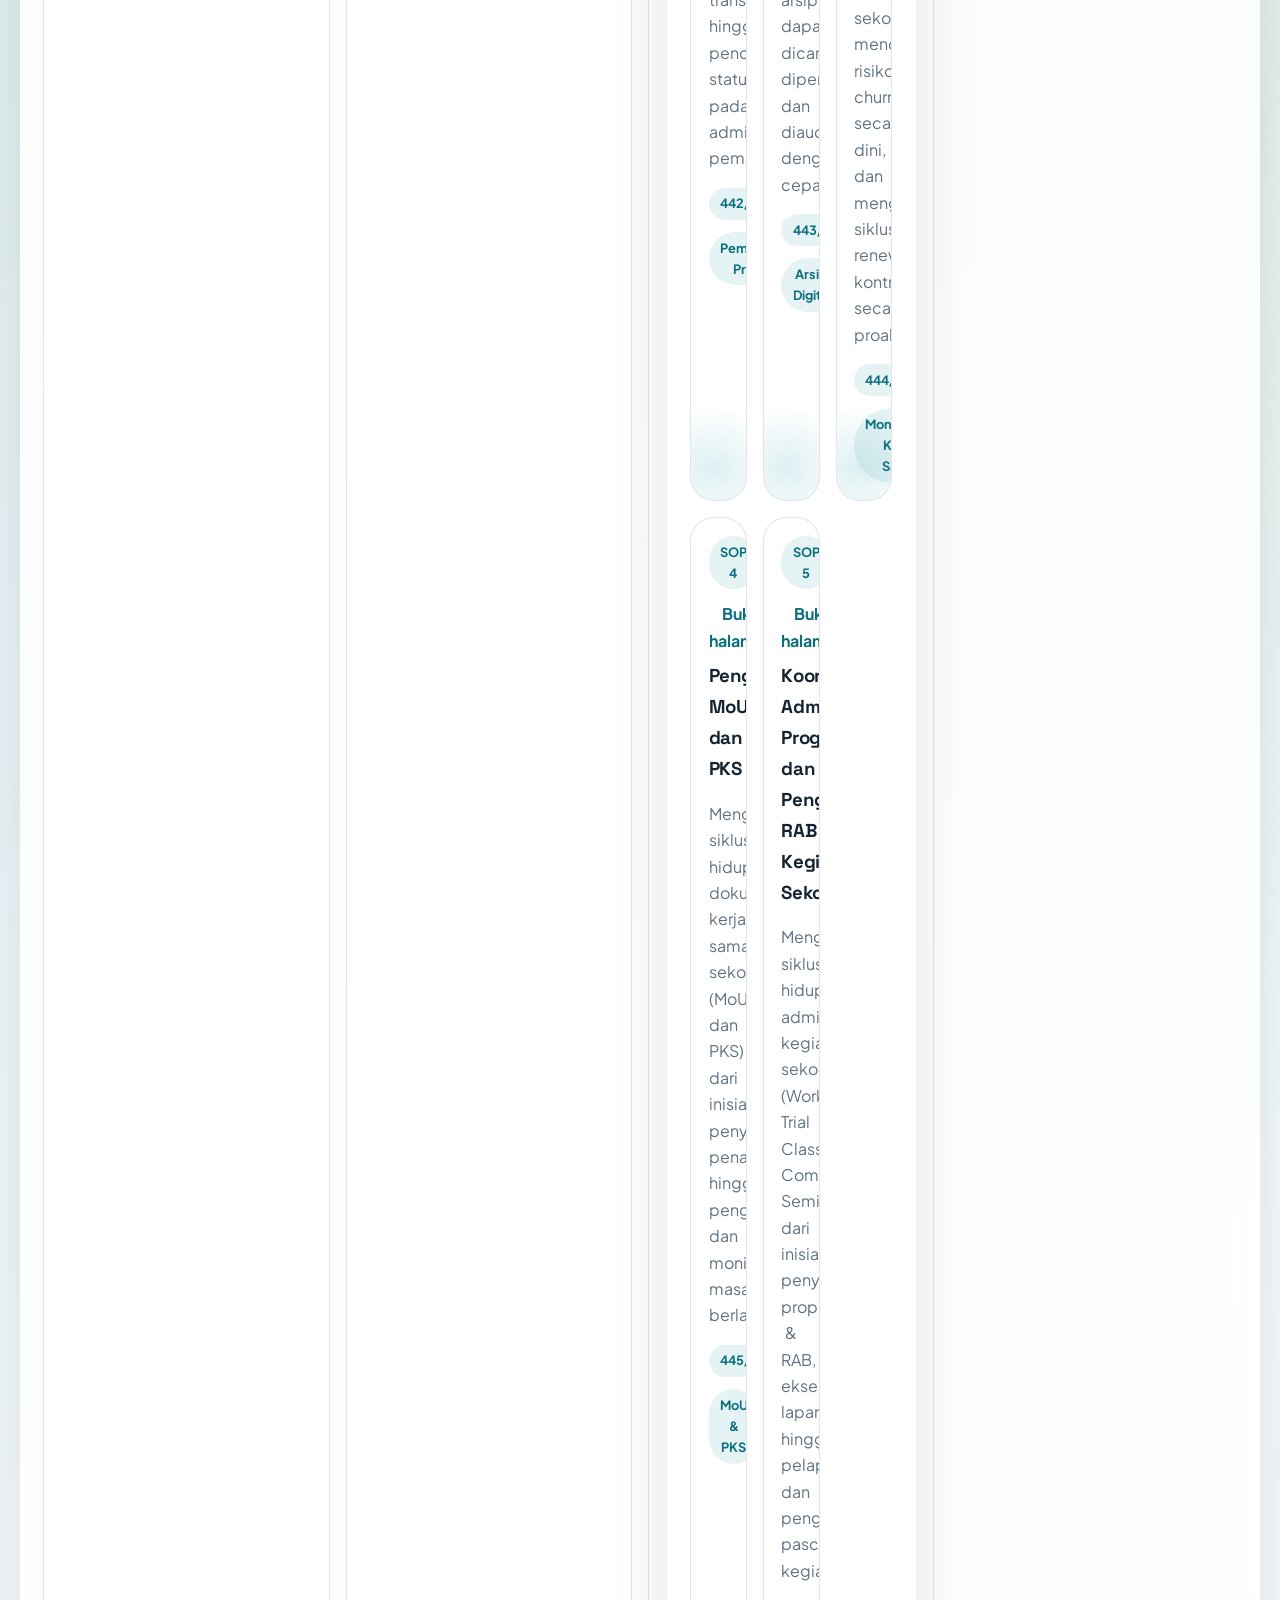
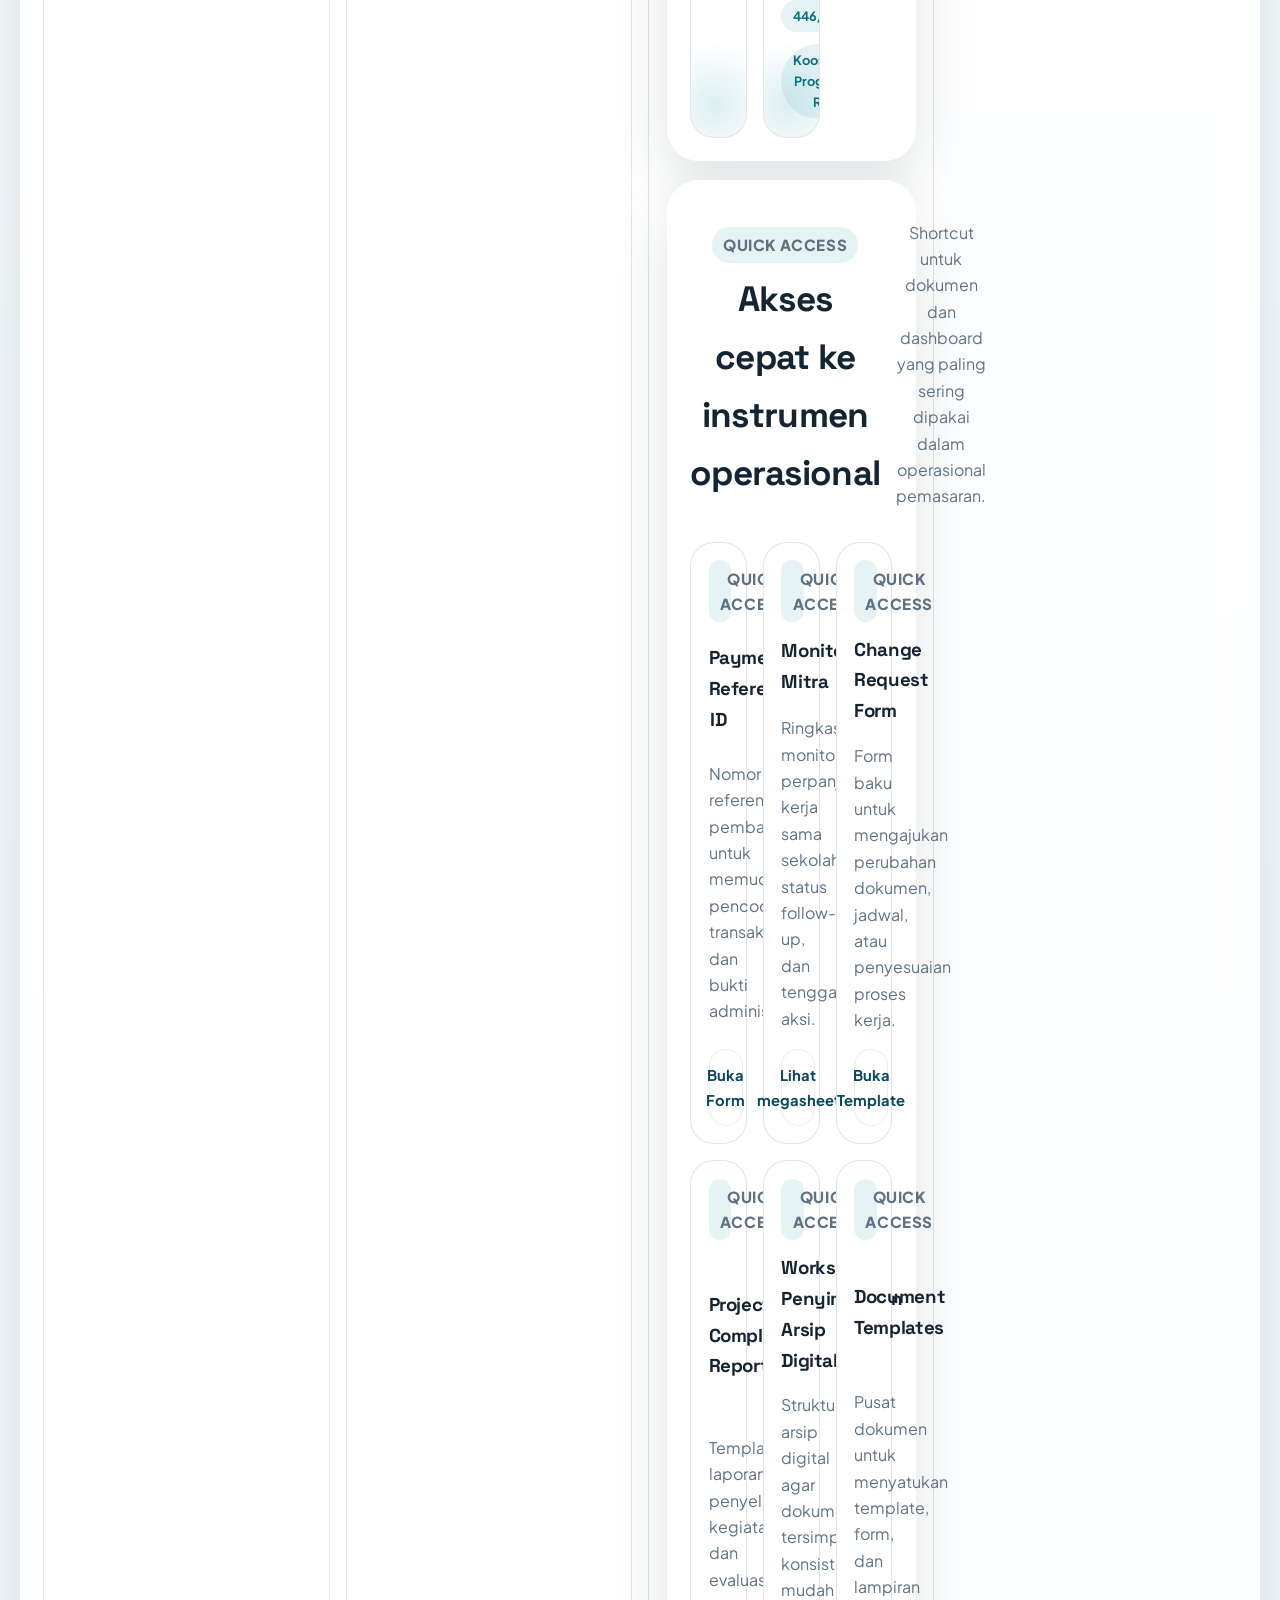
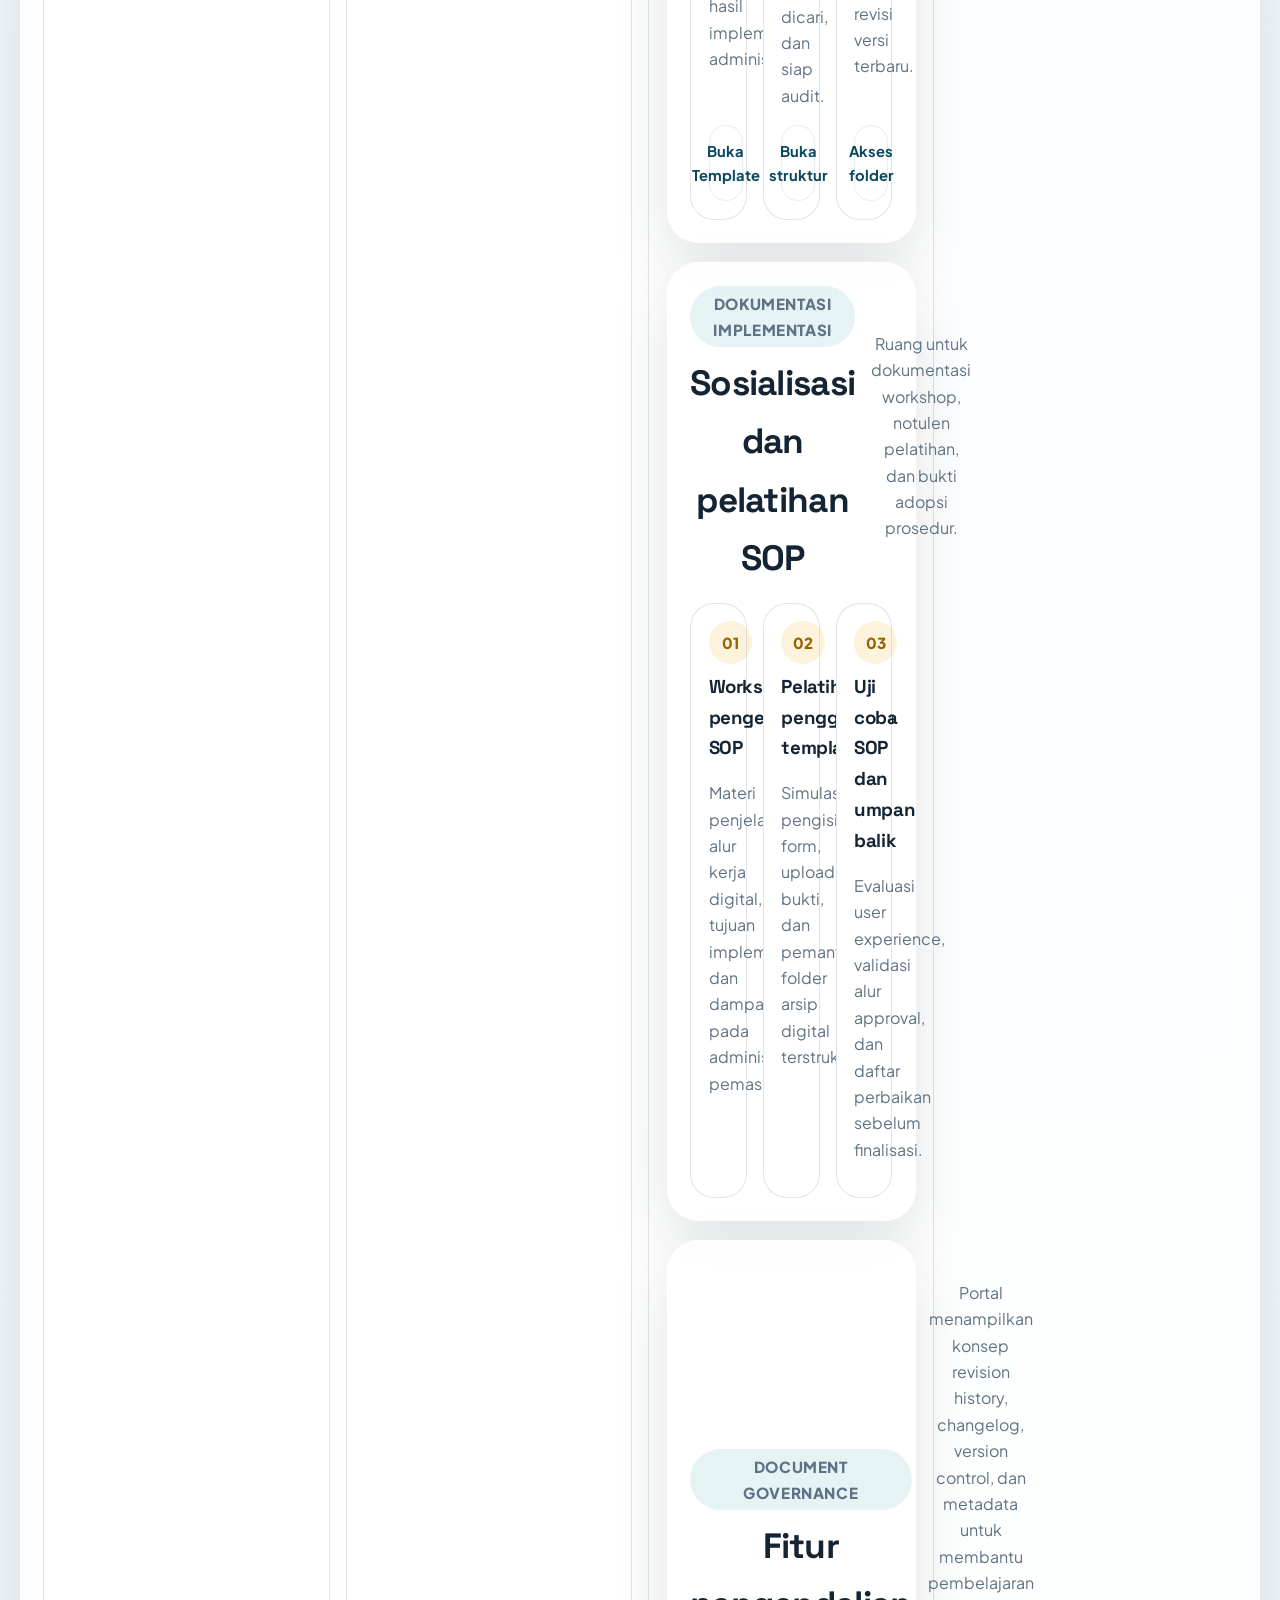
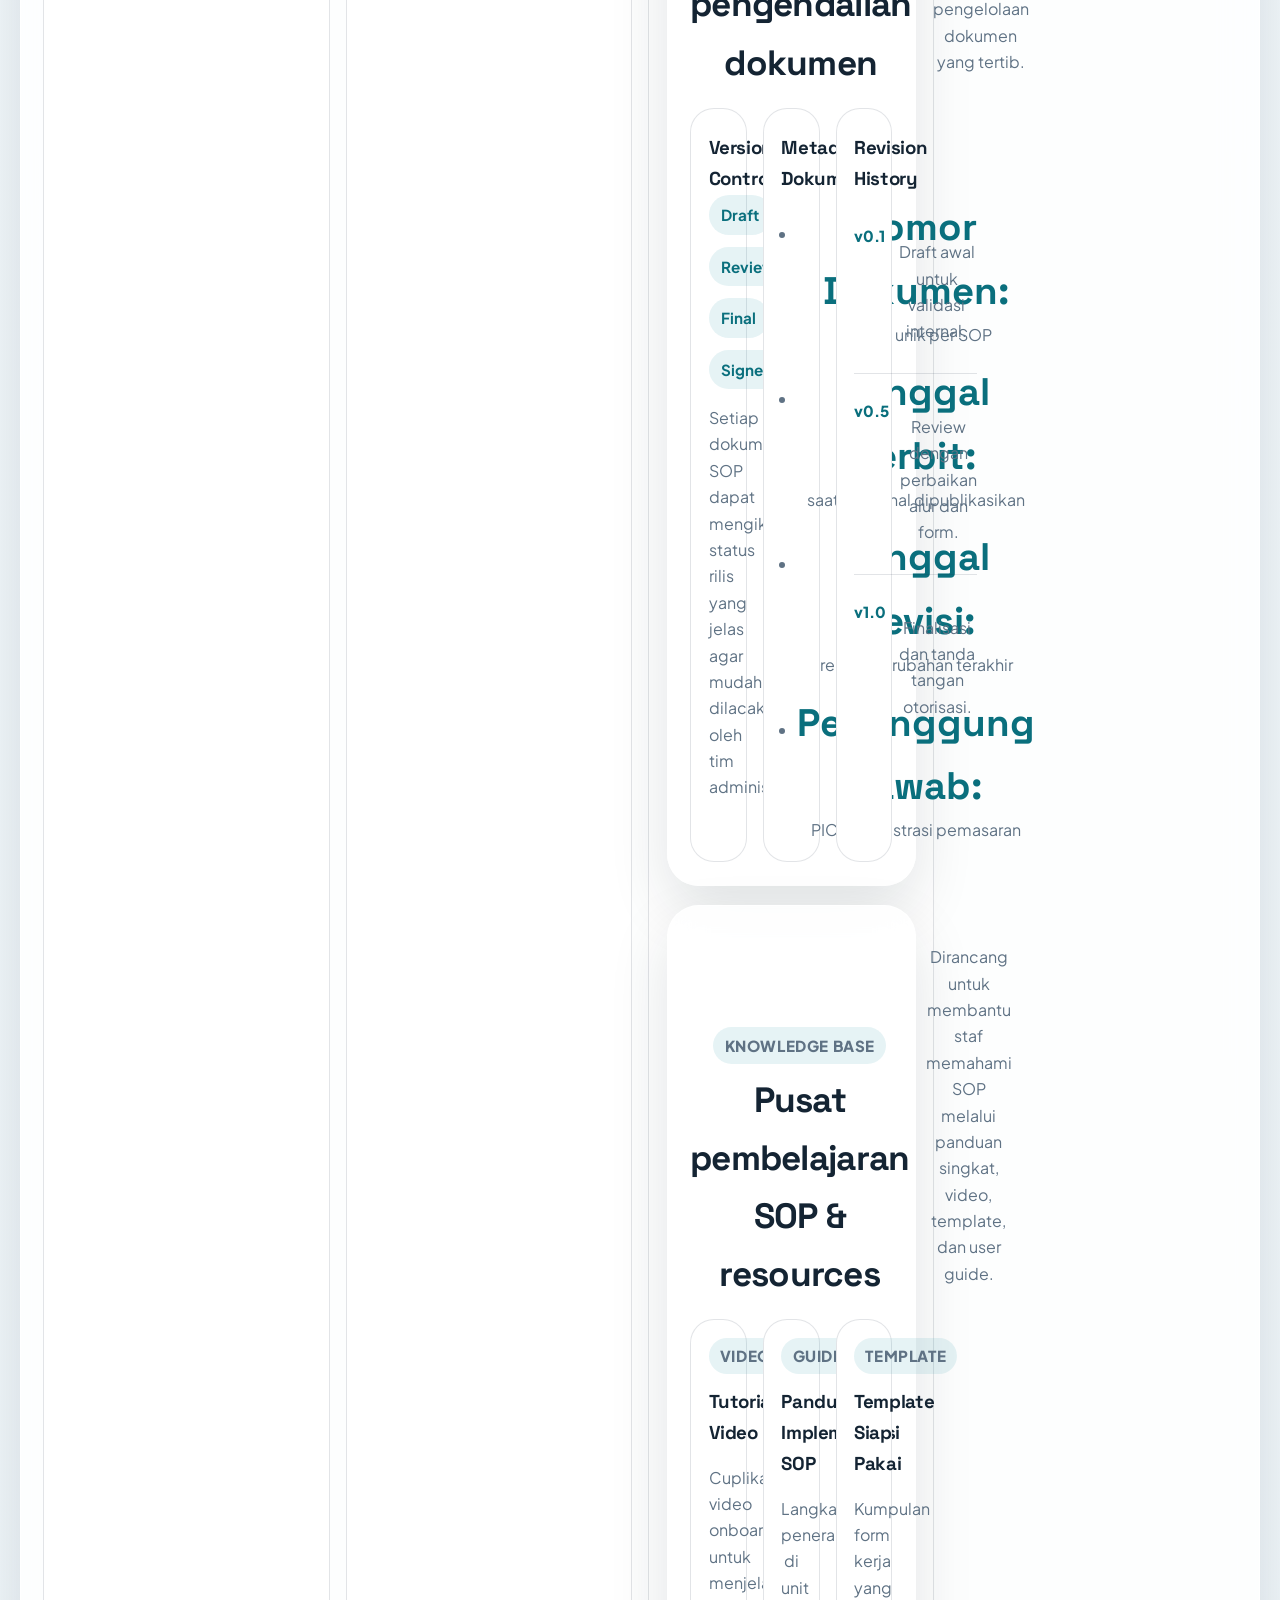
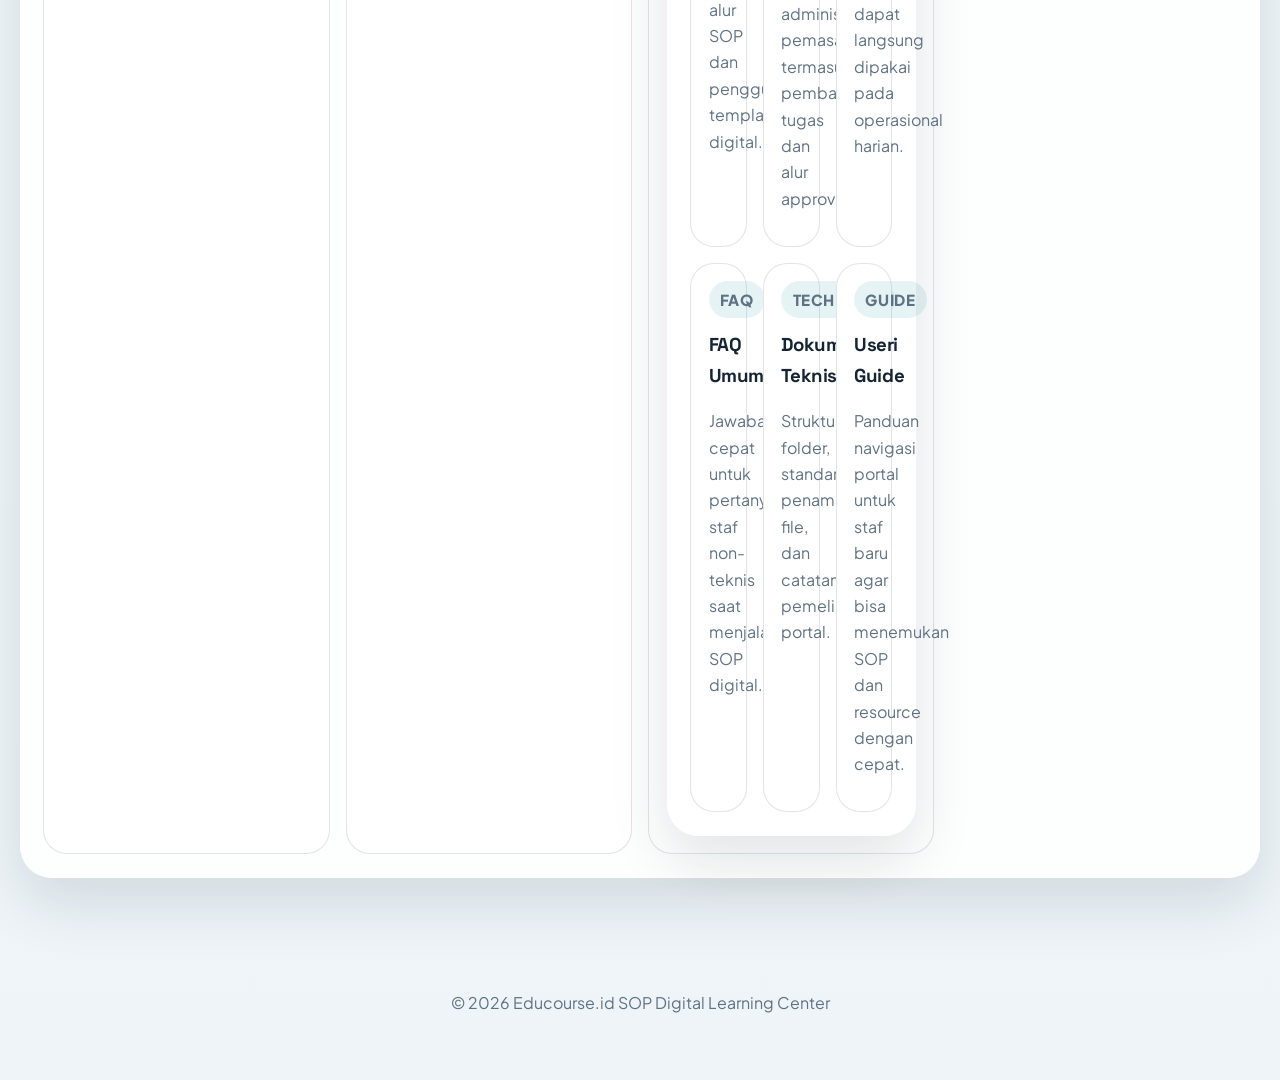
==== commit a75cb880: "Update index.html" ====
--- a/index.html
+++ b/index.html
@@ -144,15 +144,6 @@
           <span>Quick access tools</span>
         </article>
         <article>
-          <strong>4</strong>
-          <span>Status control versi</span>
-        </article>
-        <article>
-          <strong>1</strong>
-          <span>Portal terpadu</span>
-        </article>
-      </section>
-
       <section id="sop-catalog" class="panel section-block">
         <div class="section-head">
           <div>
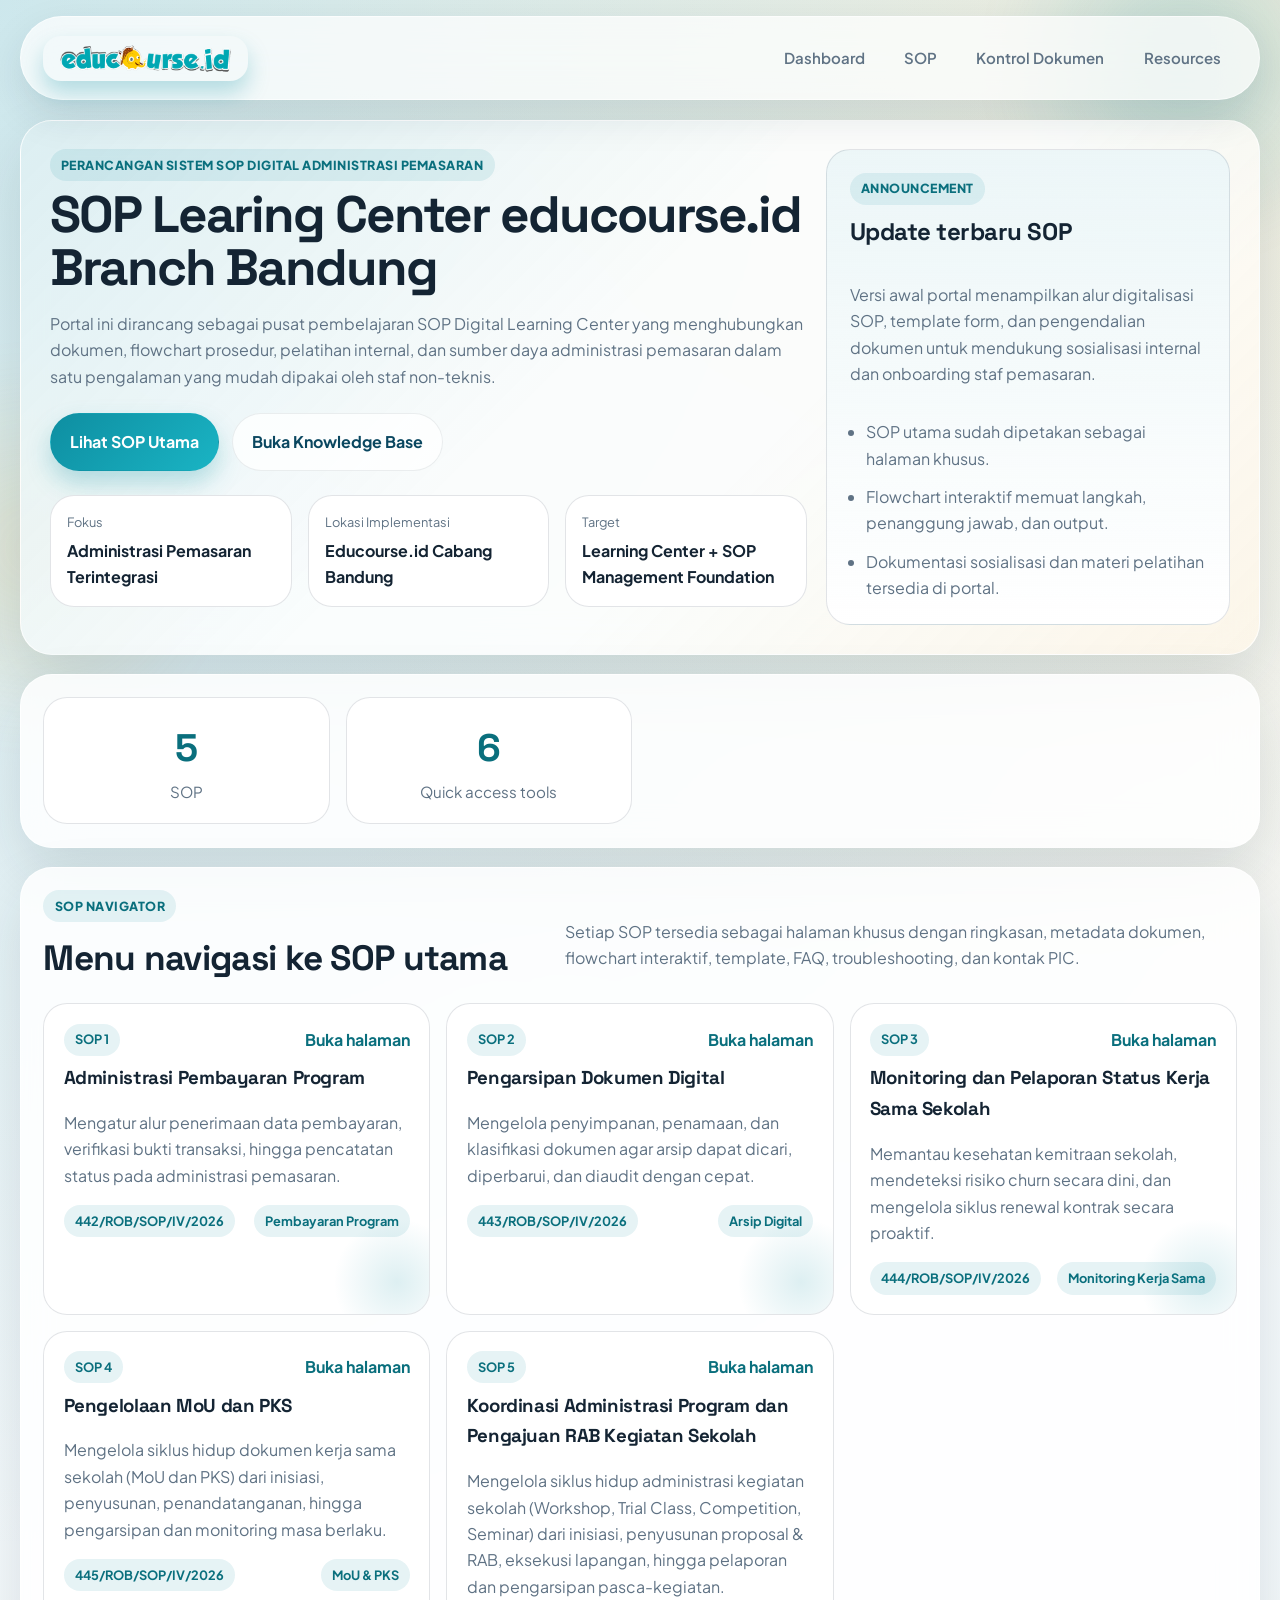
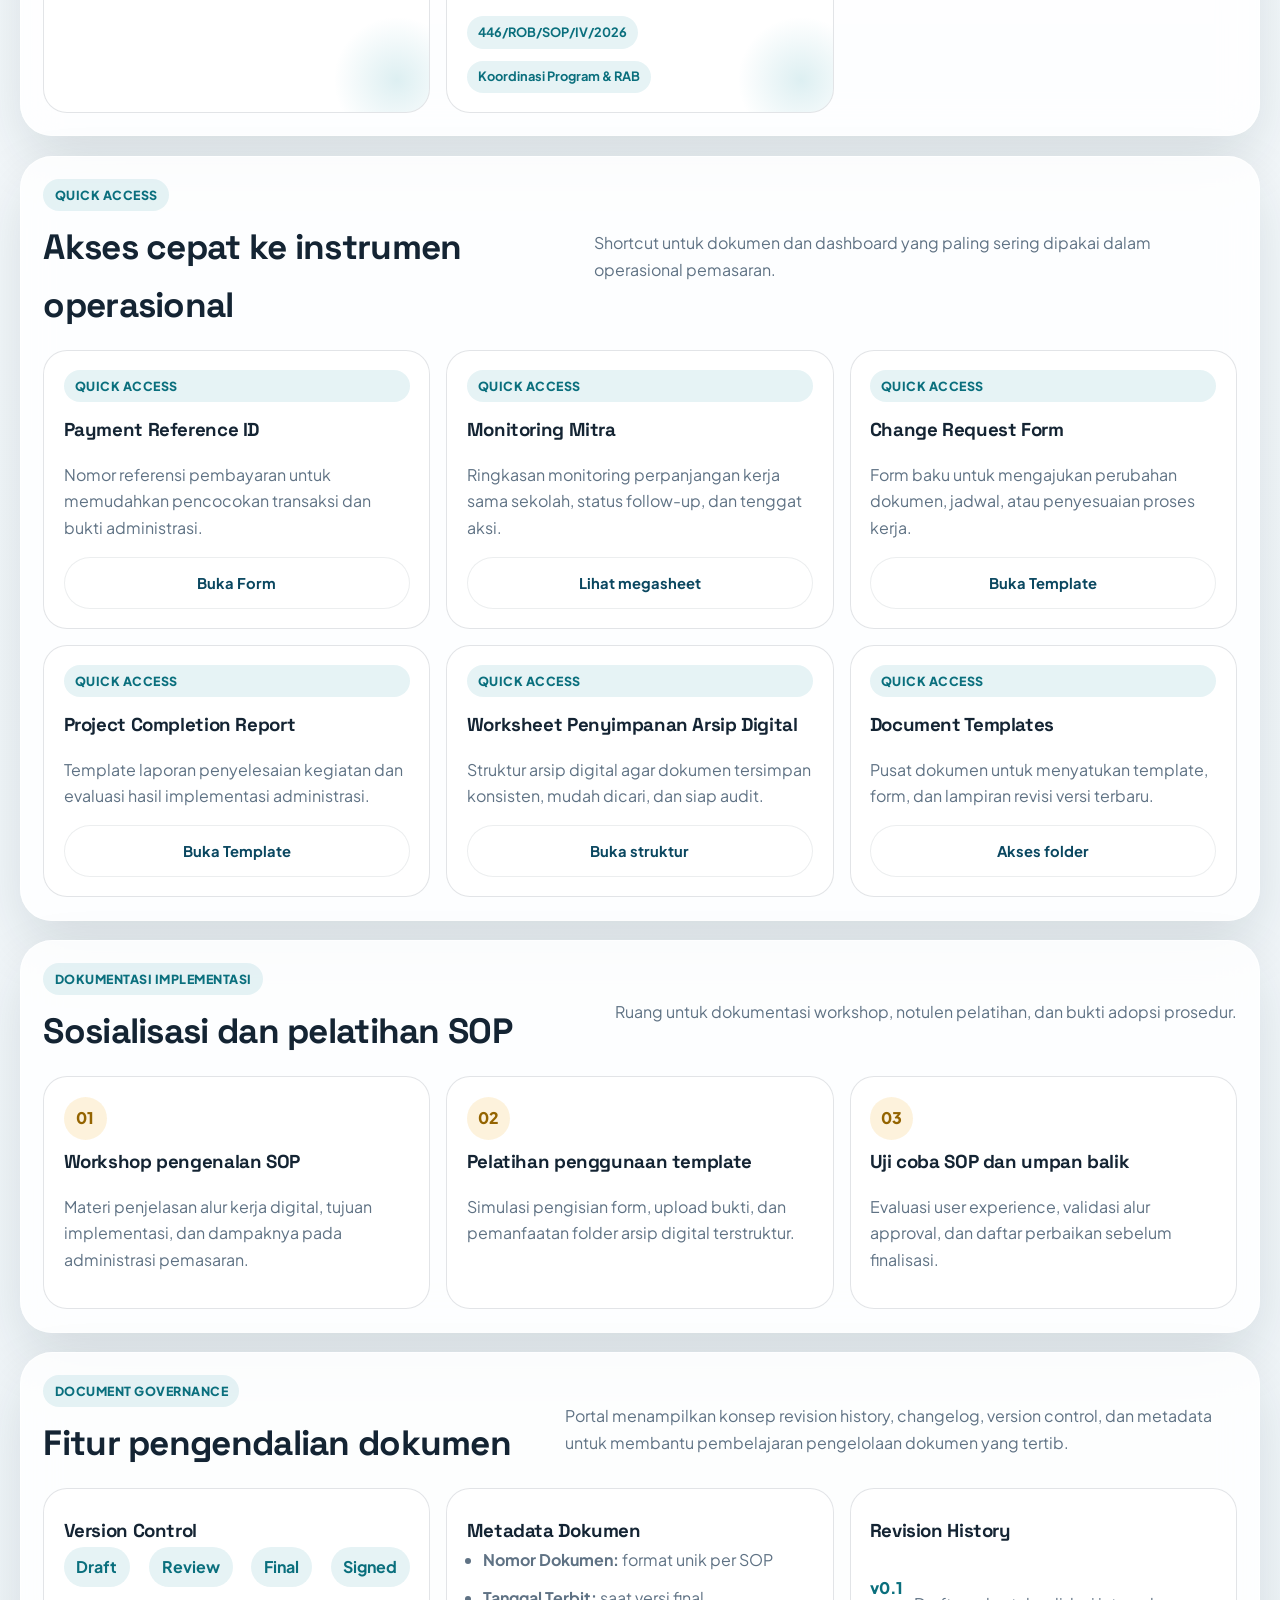
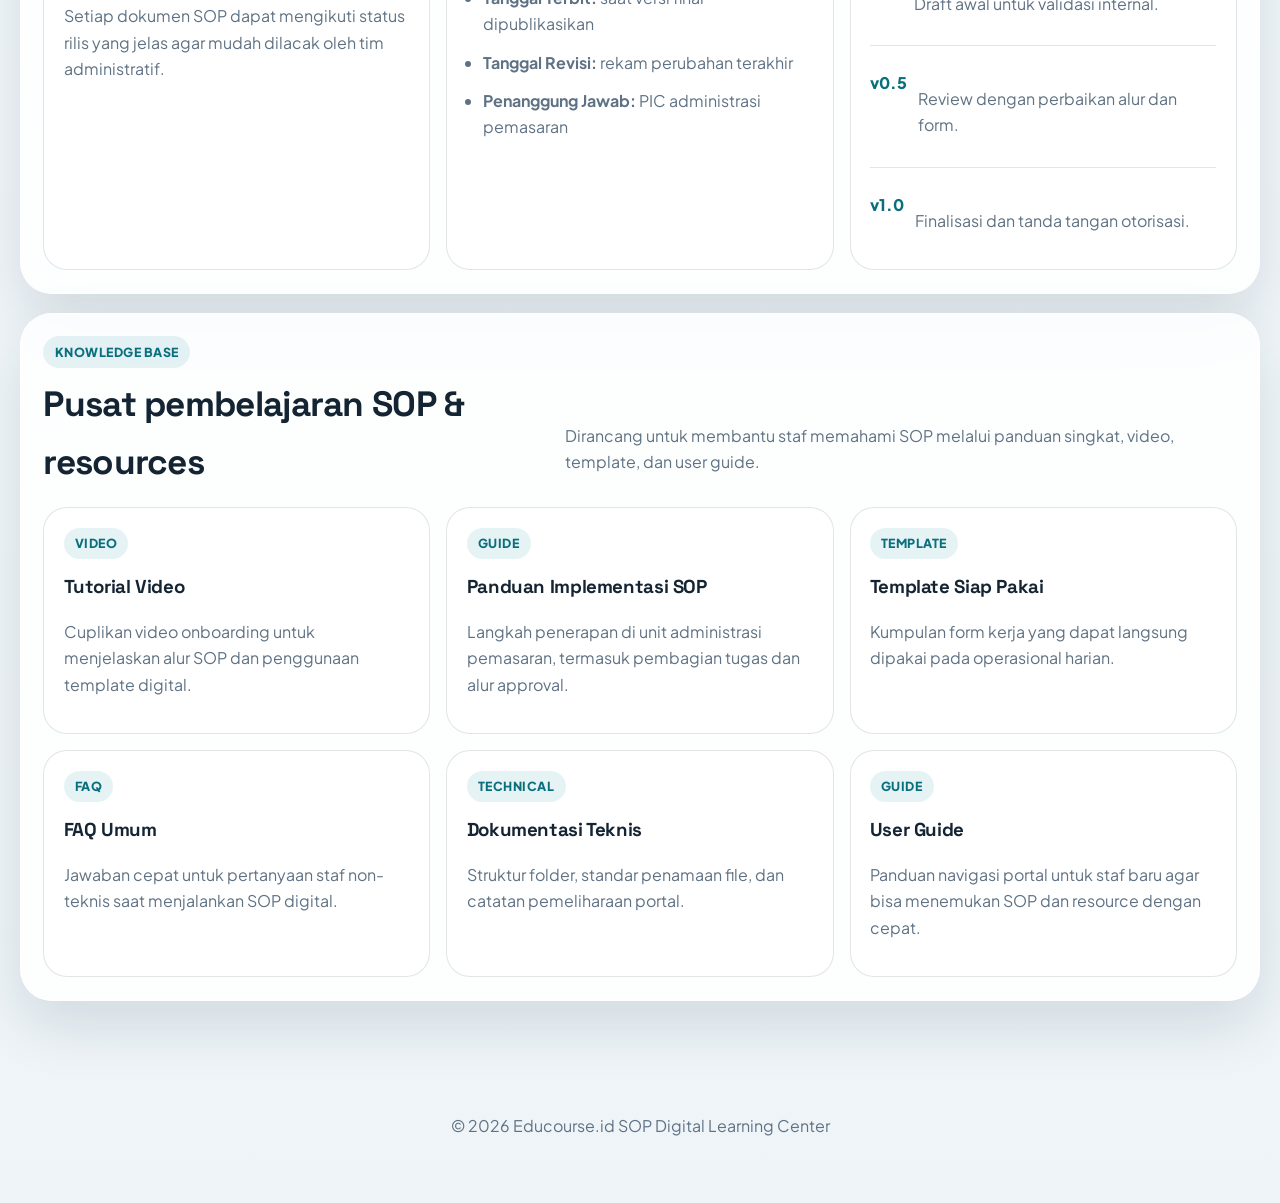
==== commit 1e0d7b7f: "Update index.html" ====
--- a/index.html
+++ b/index.html
@@ -143,7 +143,7 @@
           <strong>6</strong>
           <span>Quick access tools</span>
         </article>
-        <article>
+      </section>
       <section id="sop-catalog" class="panel section-block">
         <div class="section-head">
           <div>
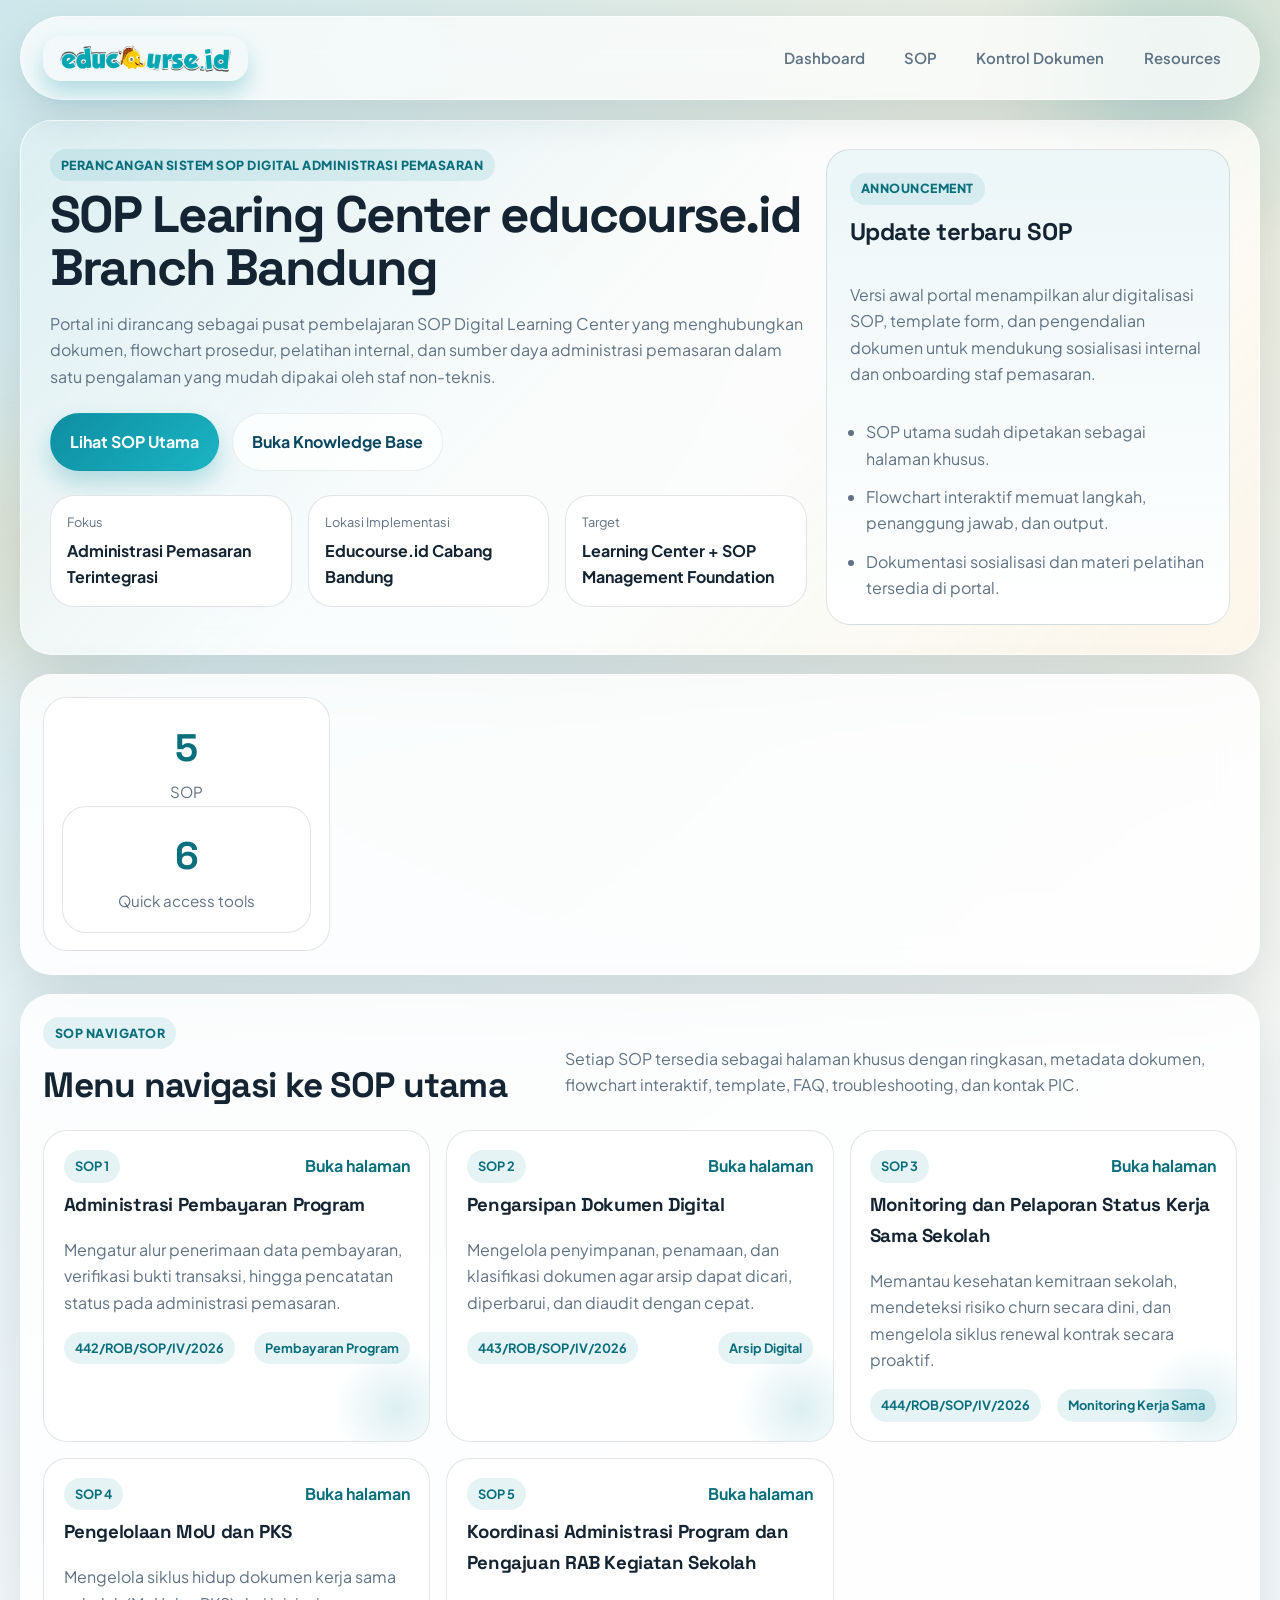
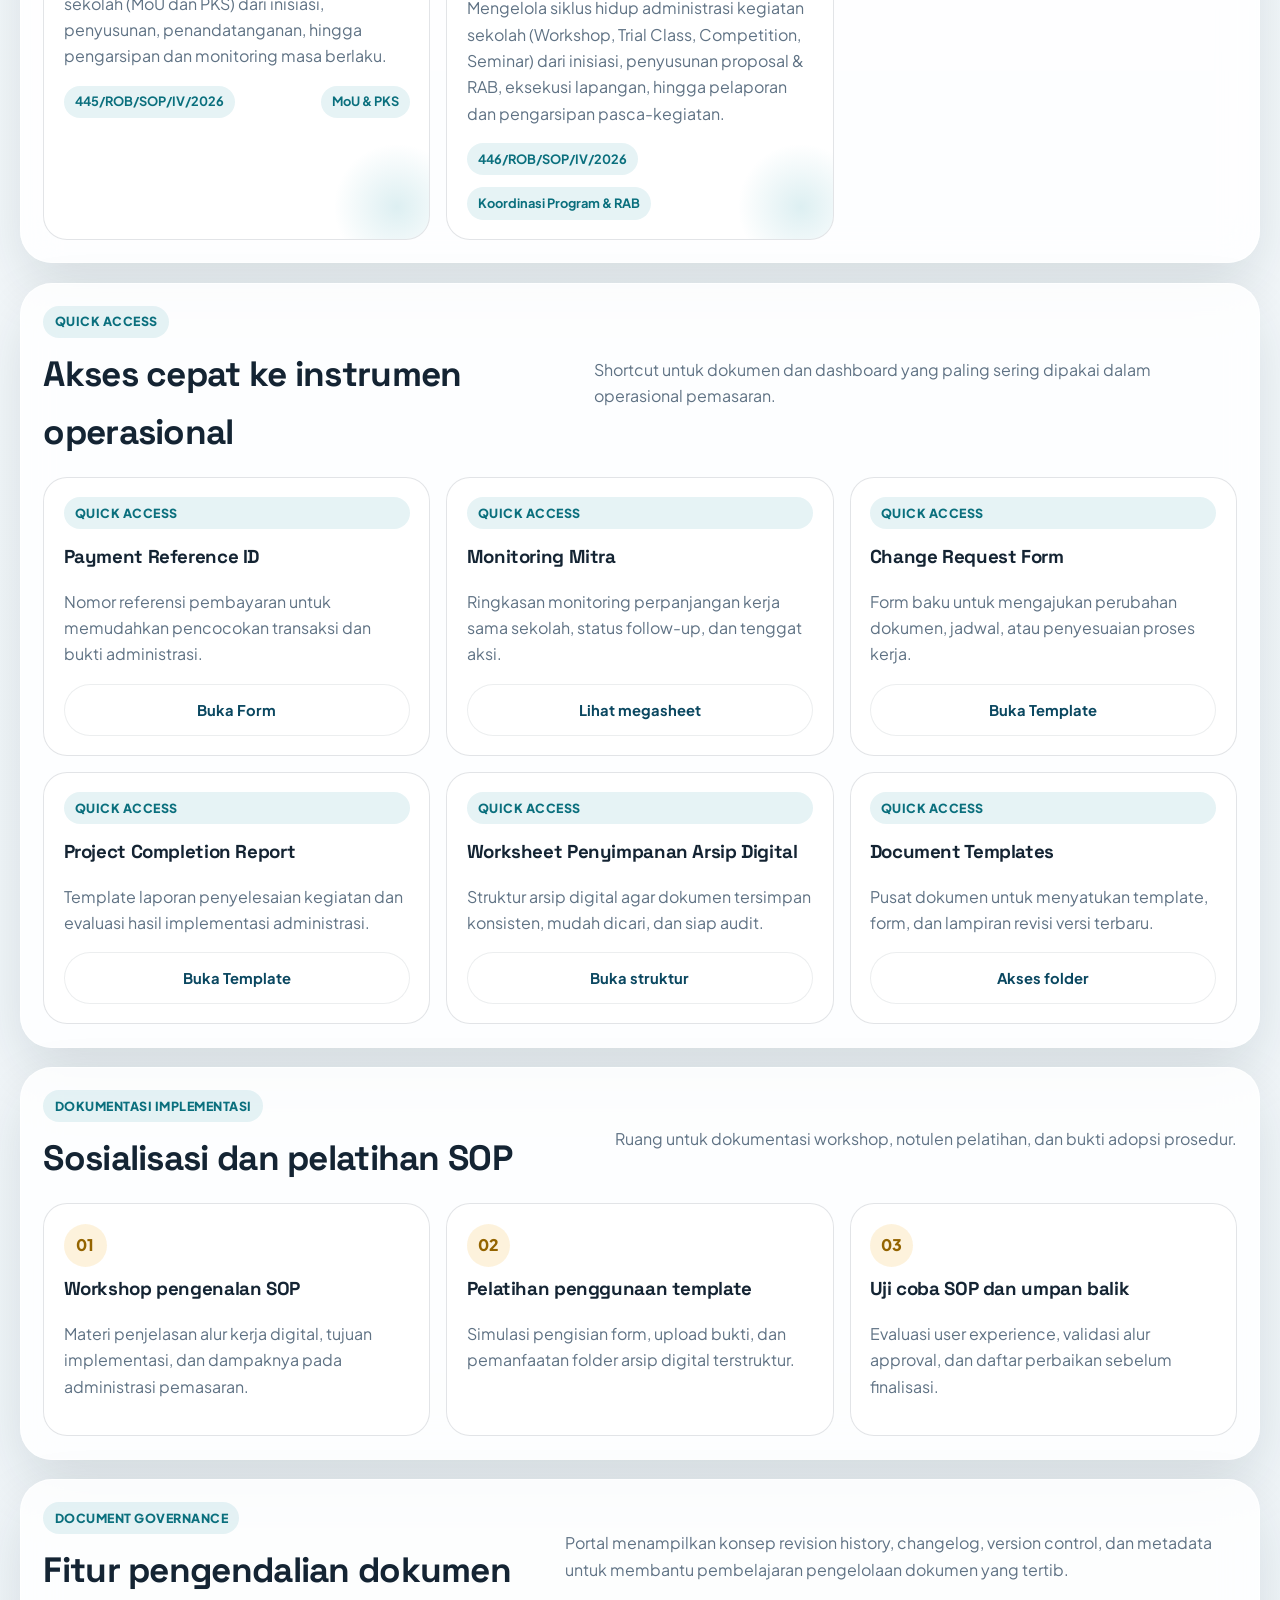
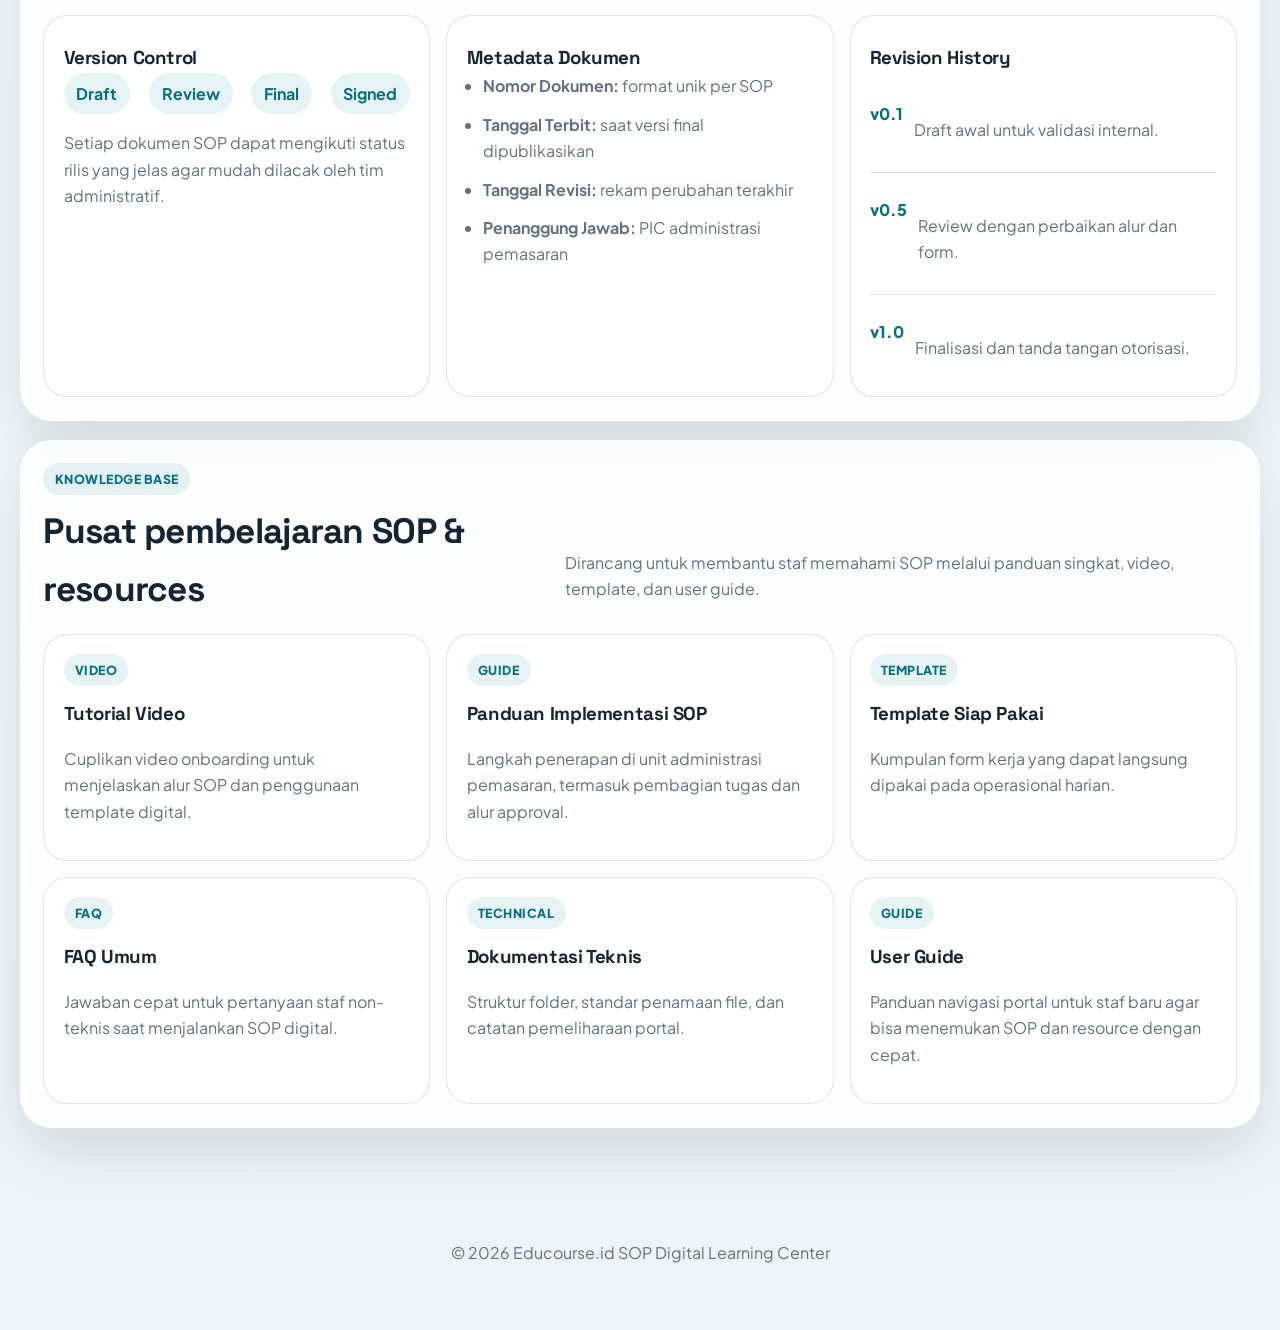
==== commit e9f2cce8: "Update index.html" ====
--- a/index.html
+++ b/index.html
@@ -138,11 +138,9 @@
         <article>
           <strong>5</strong>
           <span>SOP</span>
-        </article>
         <article>
           <strong>6</strong>
           <span>Quick access tools</span>
-        </article>
       </section>
       <section id="sop-catalog" class="panel section-block">
         <div class="section-head">
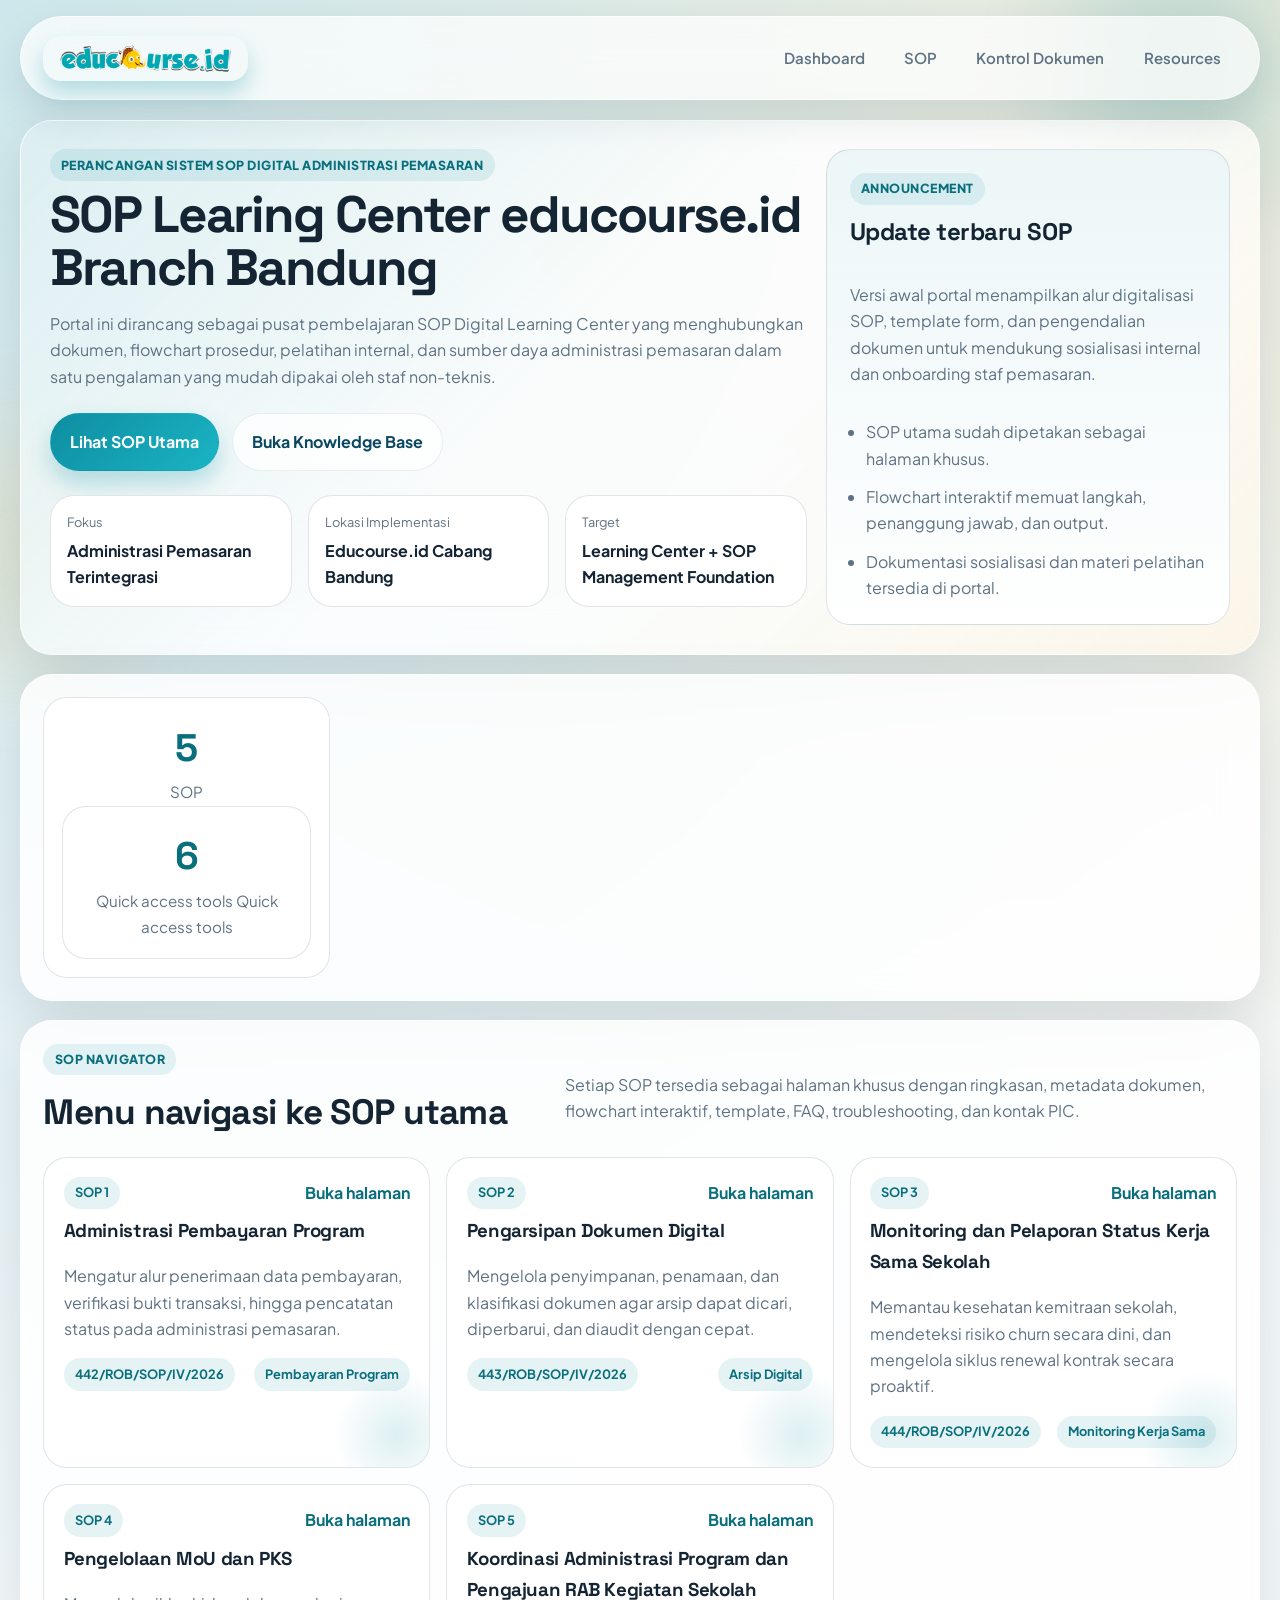
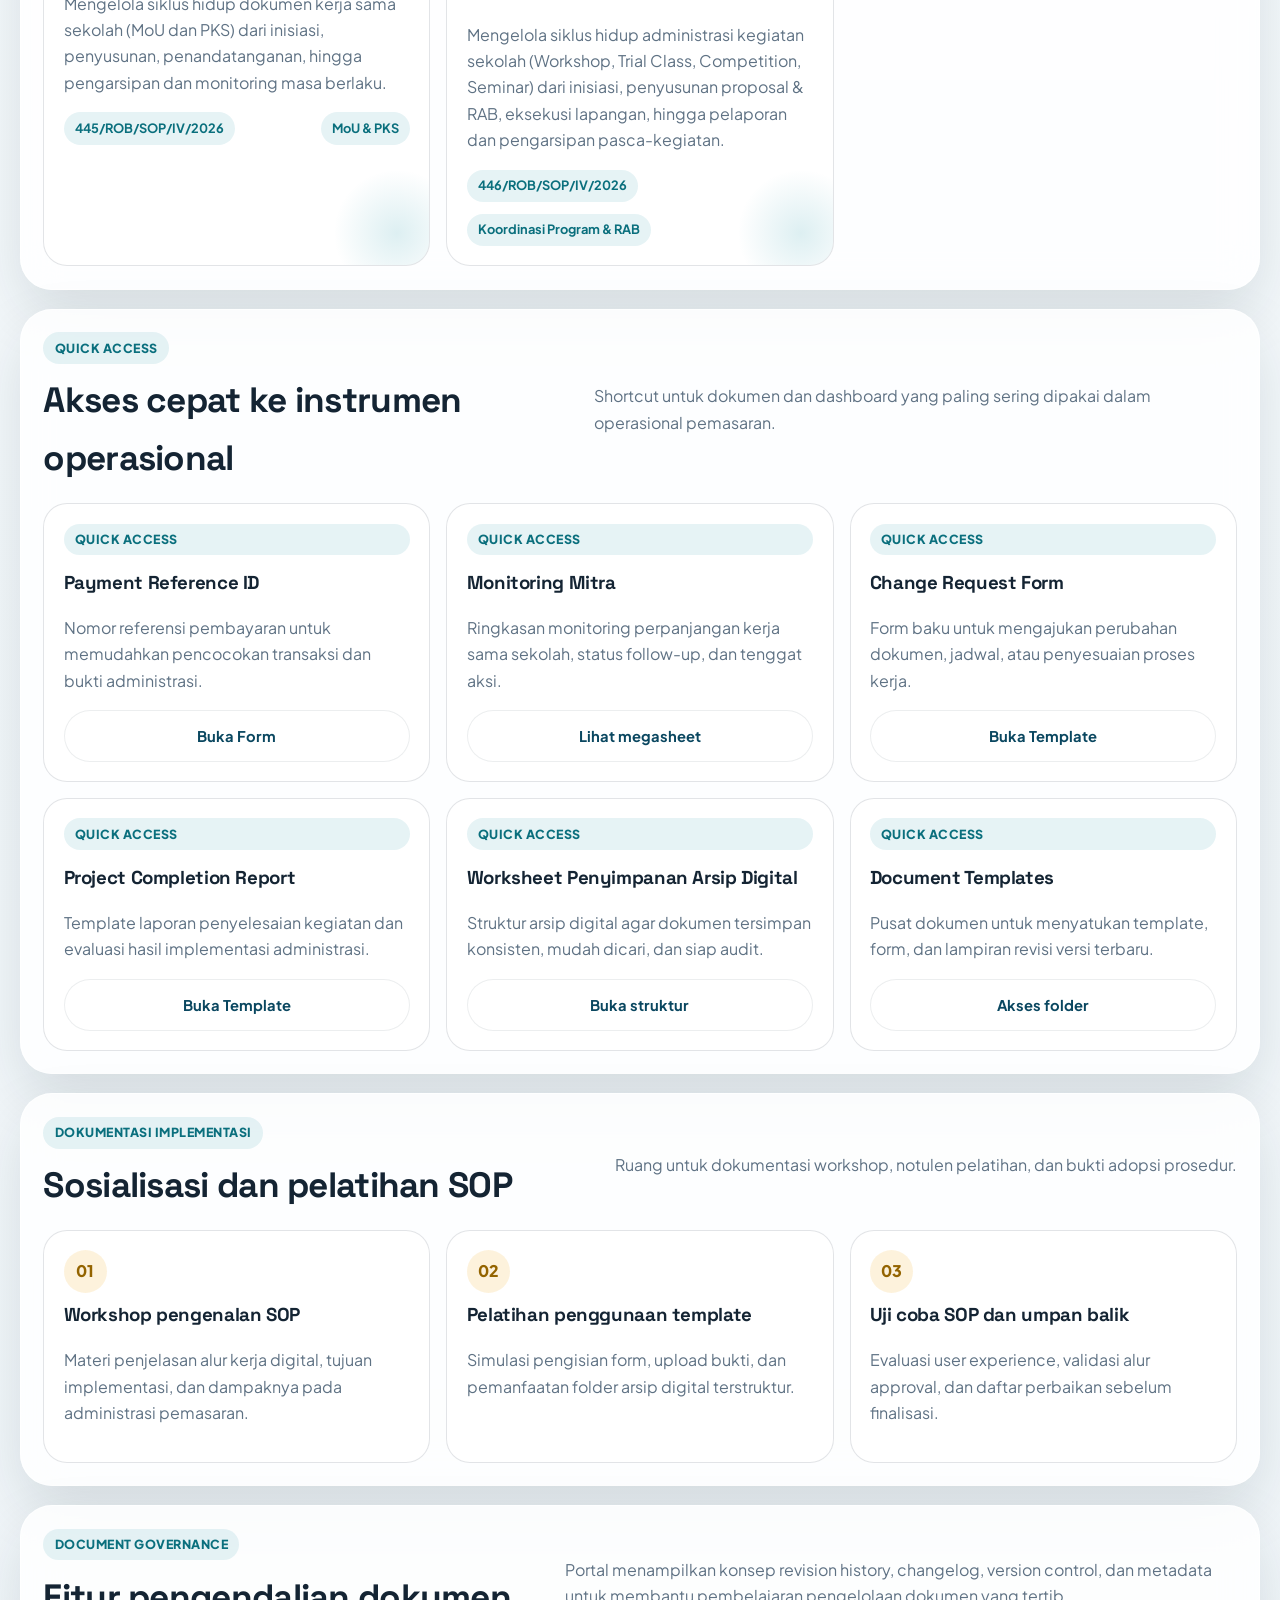
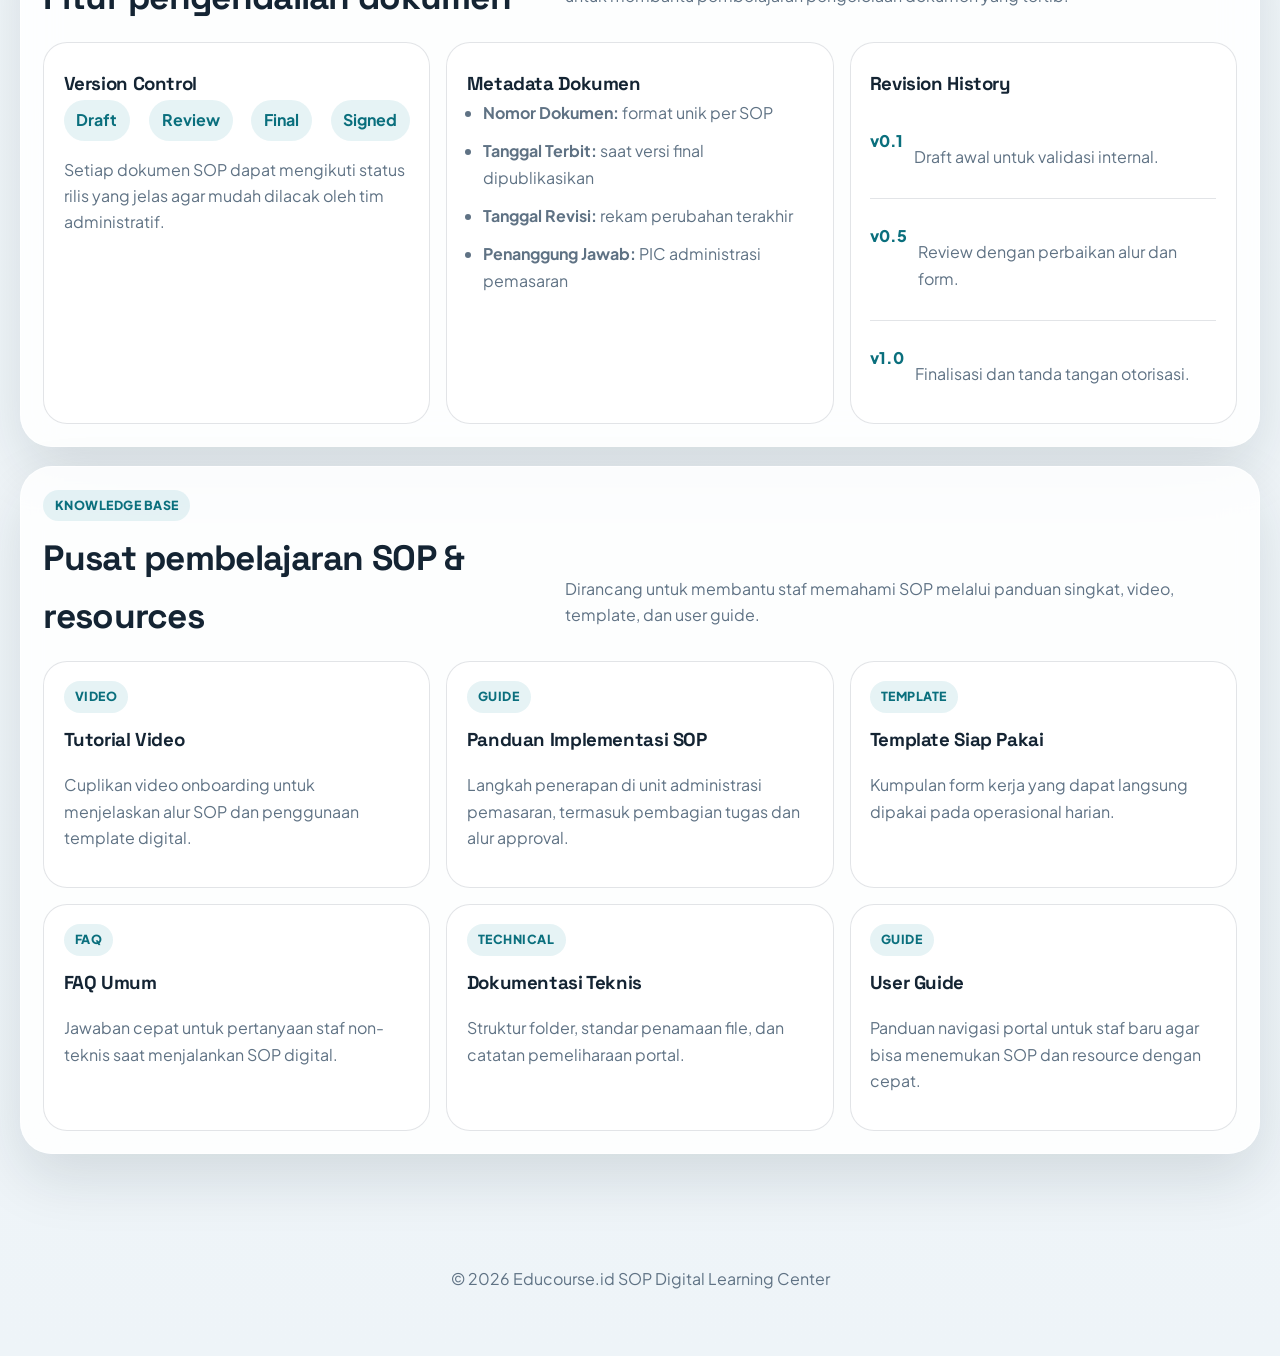
==== commit 81fceaf2: "Update index.html" ====
--- a/index.html
+++ b/index.html
@@ -141,6 +141,8 @@
         <article>
           <strong>6</strong>
           <span>Quick access tools</span>
+           <span>Quick access tools</span>
+  </article>
       </section>
       <section id="sop-catalog" class="panel section-block">
         <div class="section-head">
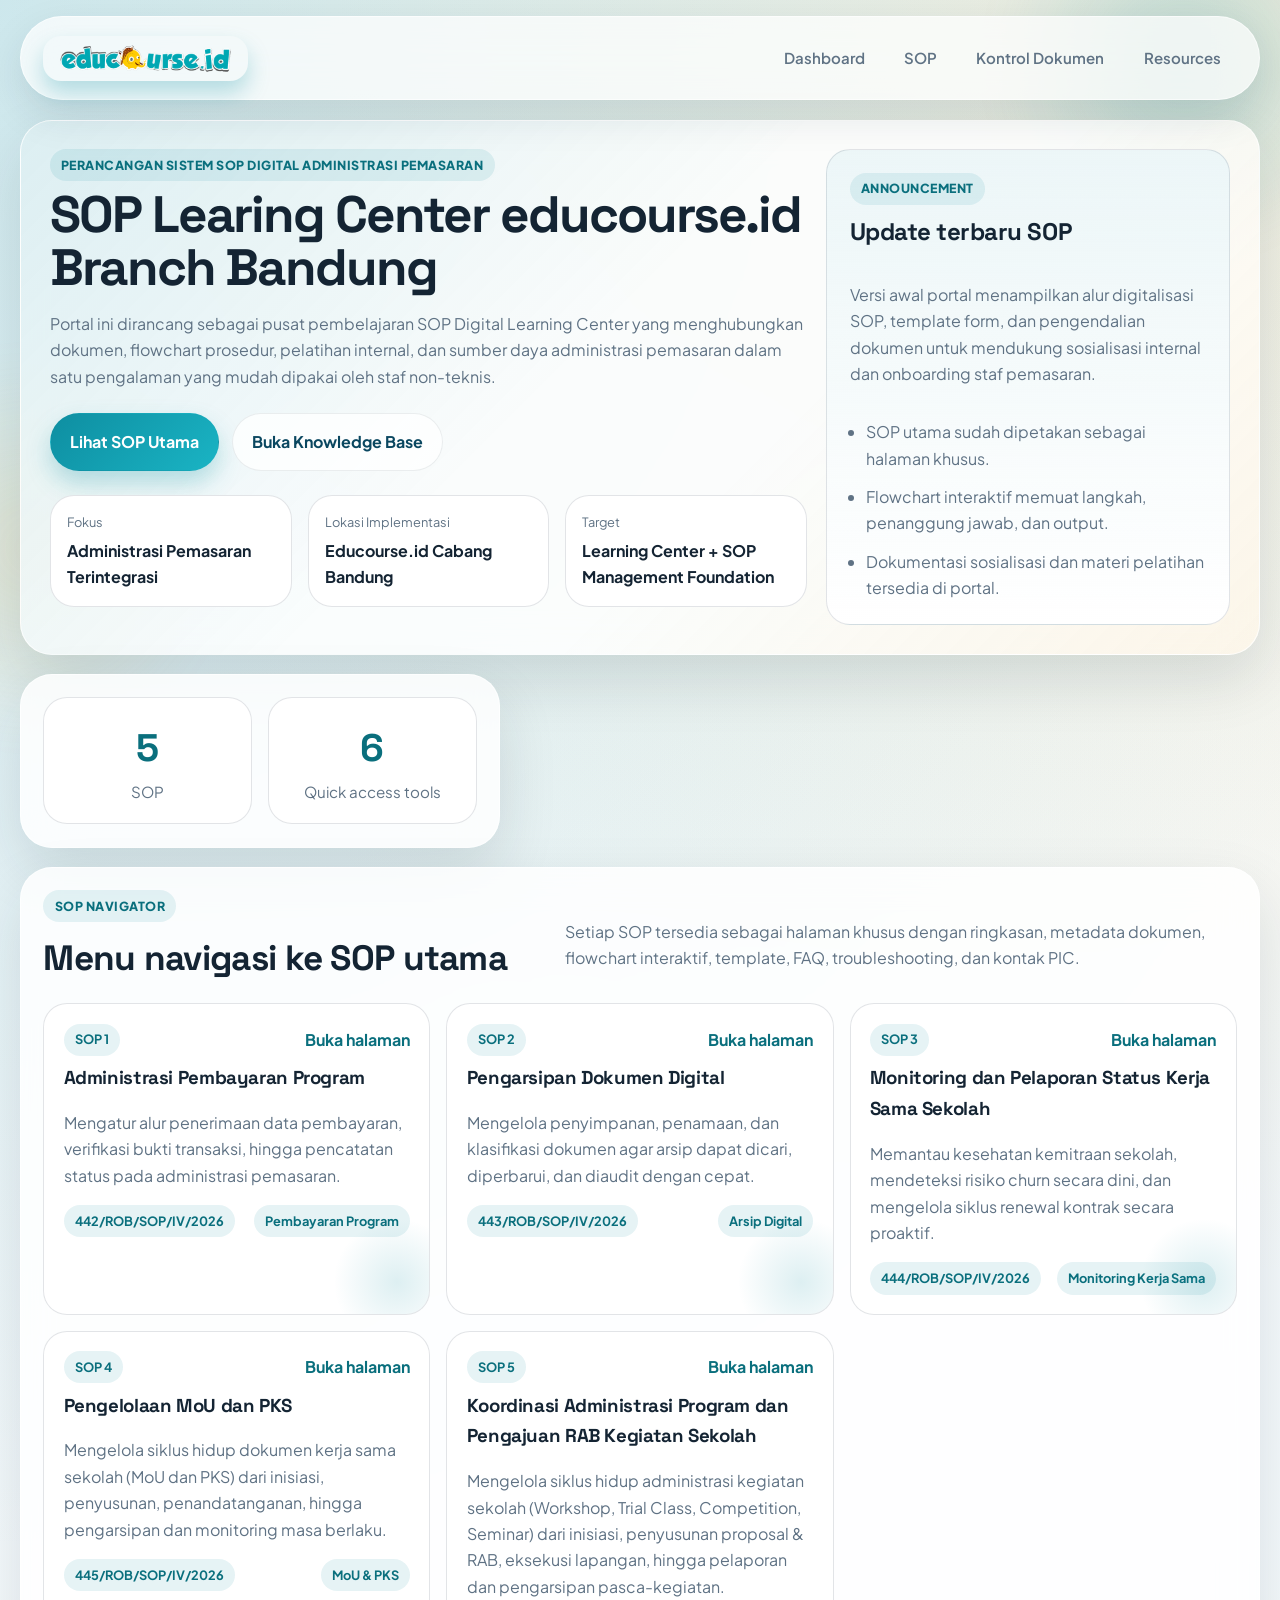
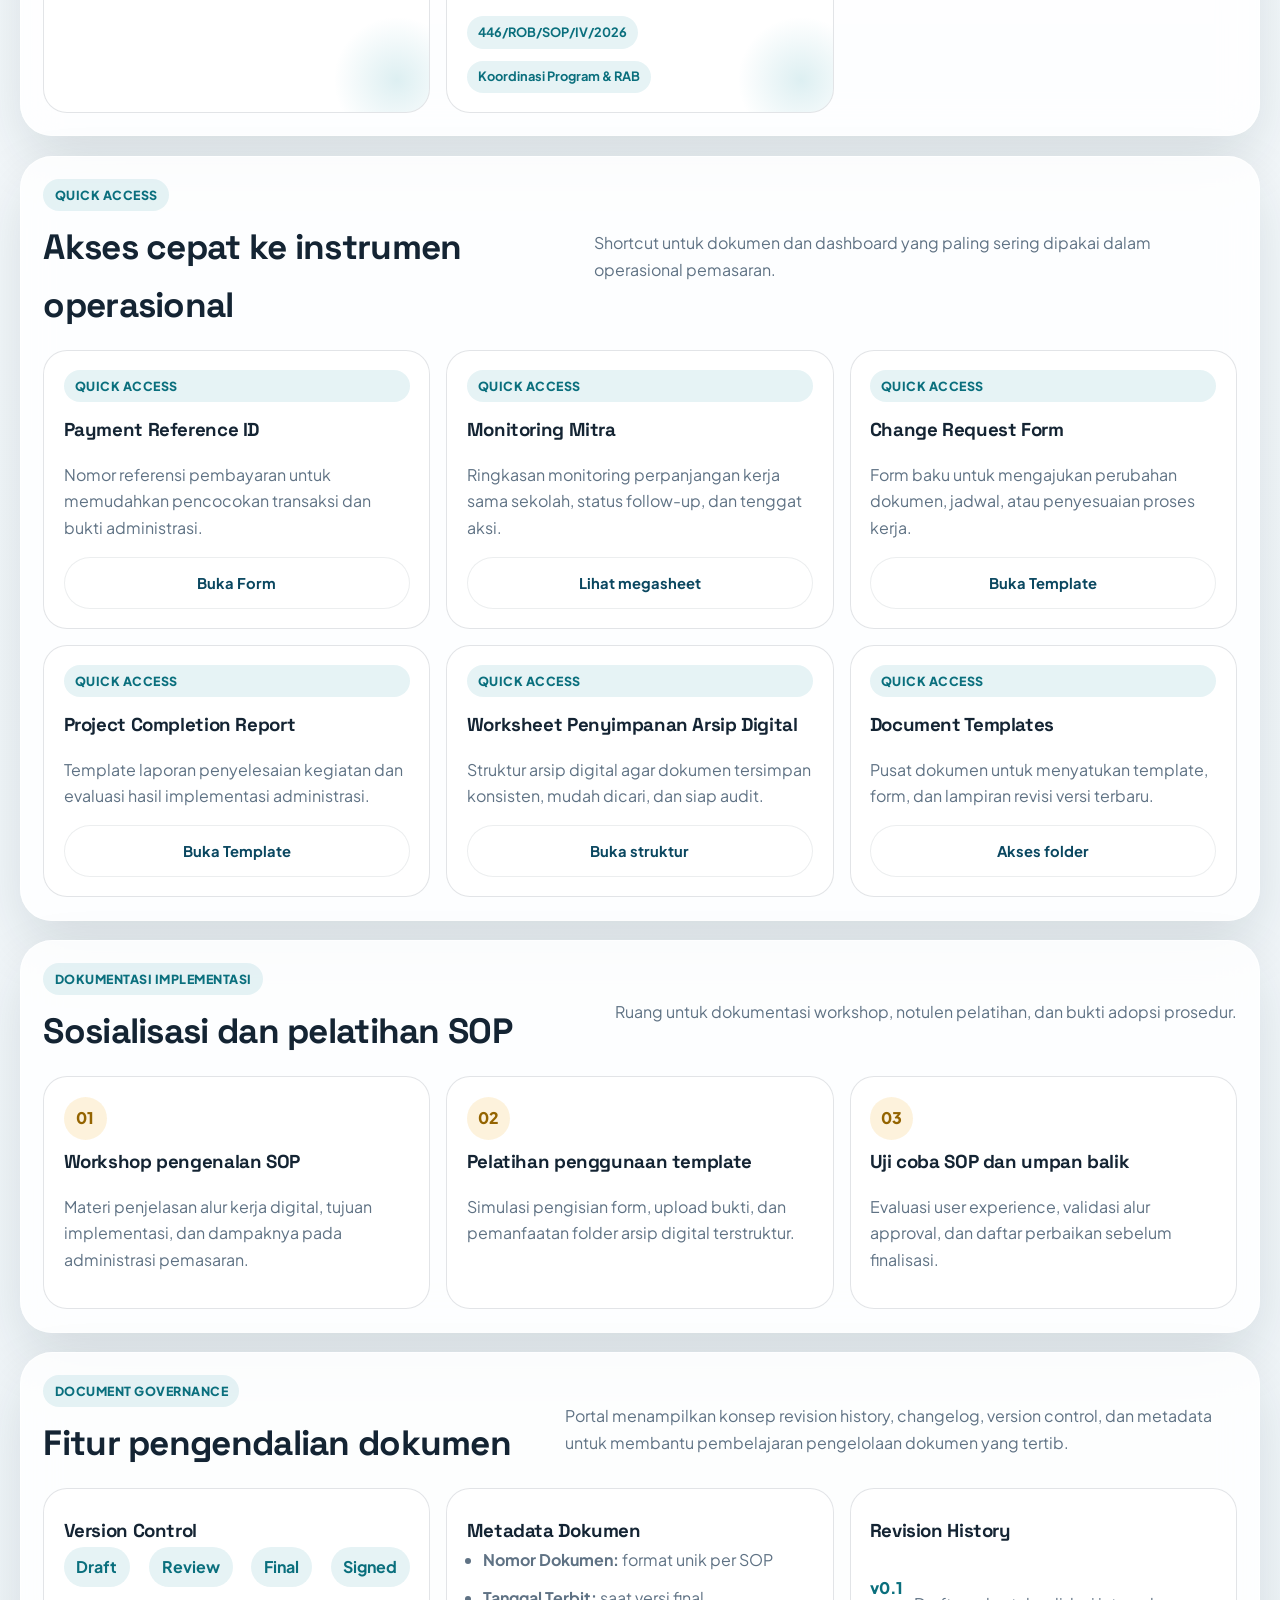
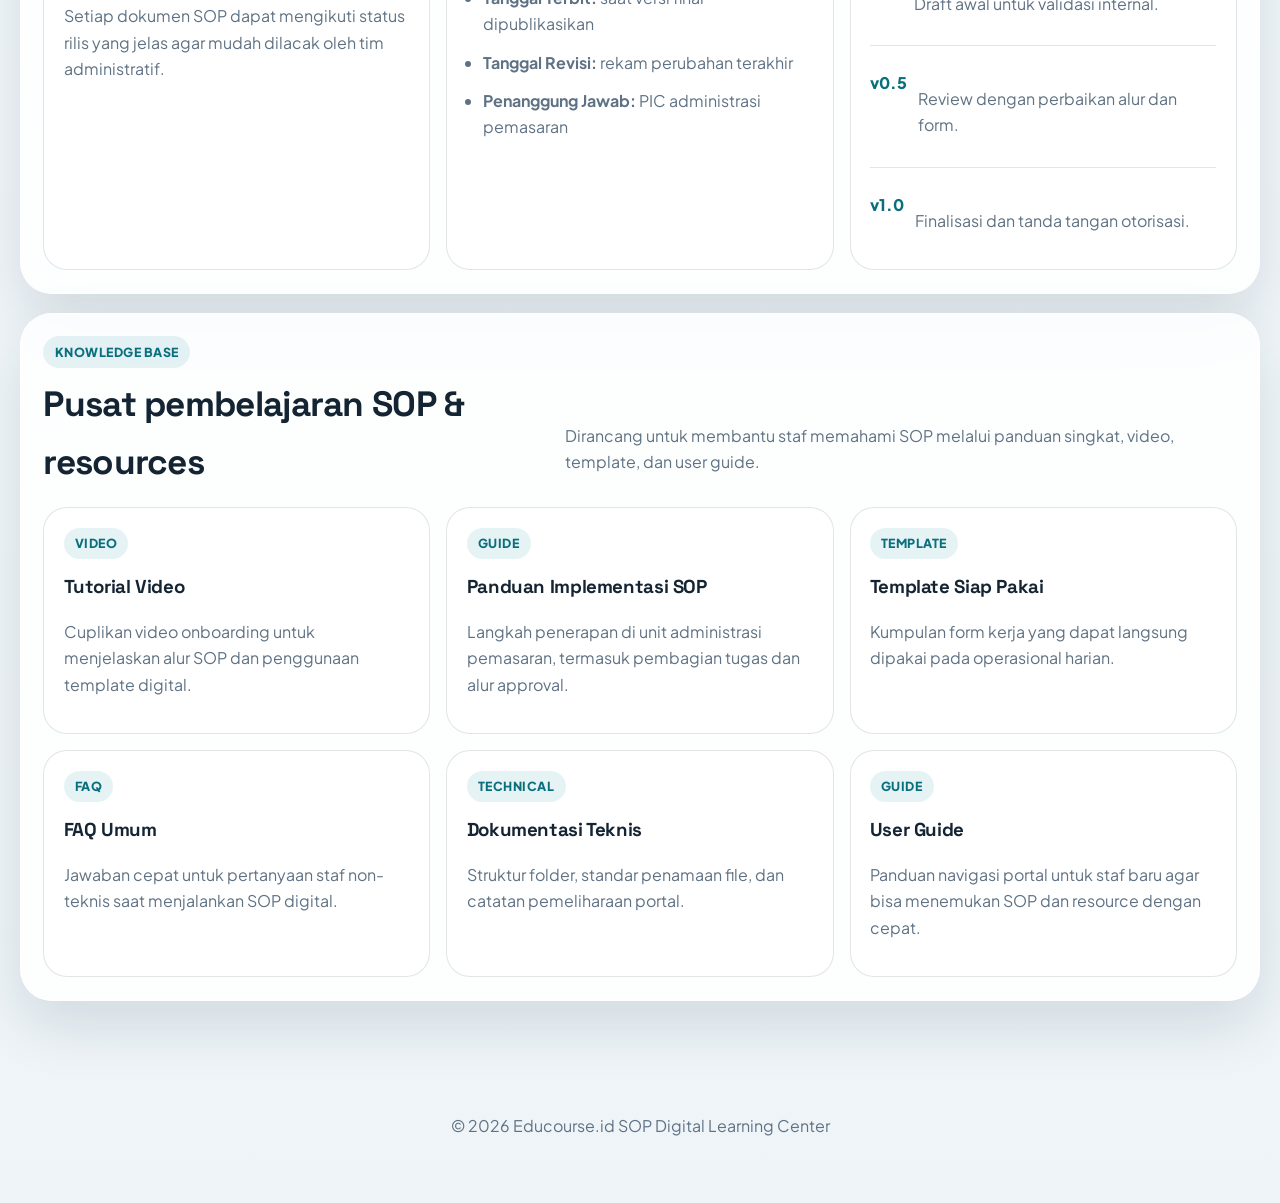
==== commit 00779ab7: "Update index.html" ====
--- a/index.html
+++ b/index.html
@@ -131,19 +131,19 @@
         </aside>
       </section>
 
-      <section
-        class="panel stats-panel"
-        aria-label="Statistik implementasi SOP"
-      >
-        <article>
-          <strong>5</strong>
-          <span>SOP</span>
-        <article>
-          <strong>6</strong>
-          <span>Quick access tools</span>
-           <span>Quick access tools</span>
+  <section
+  class="panel stats-panel"
+  aria-label="Statistik implementasi SOP"
+>
+  <article>
+    <strong>5</strong>
+    <span>SOP</span>
   </article>
-      </section>
+  <article>
+    <strong>6</strong>
+    <span>Quick access tools</span>
+  </article>
+</section>
       <section id="sop-catalog" class="panel section-block">
         <div class="section-head">
           <div>
--- a/style.css
+++ b/style.css
@@ -435,7 +435,8 @@
 }
 
 .stats-panel {
-  grid-template-columns: repeat(4, minmax(0, 1fr));
+  grid-template-columns: repeat(2, minmax(0, 1fr));
+  max-width: 480px;
 }
 
 .stats-panel article {
--- a/style.css
+++ b/style.css
@@ -435,7 +435,8 @@
 }
 
 .stats-panel {
-  grid-template-columns: repeat(4, minmax(0, 1fr));
+  grid-template-columns: repeat(2, minmax(0, 1fr));
+  max-width: 480px;
 }
 
 .stats-panel article {
